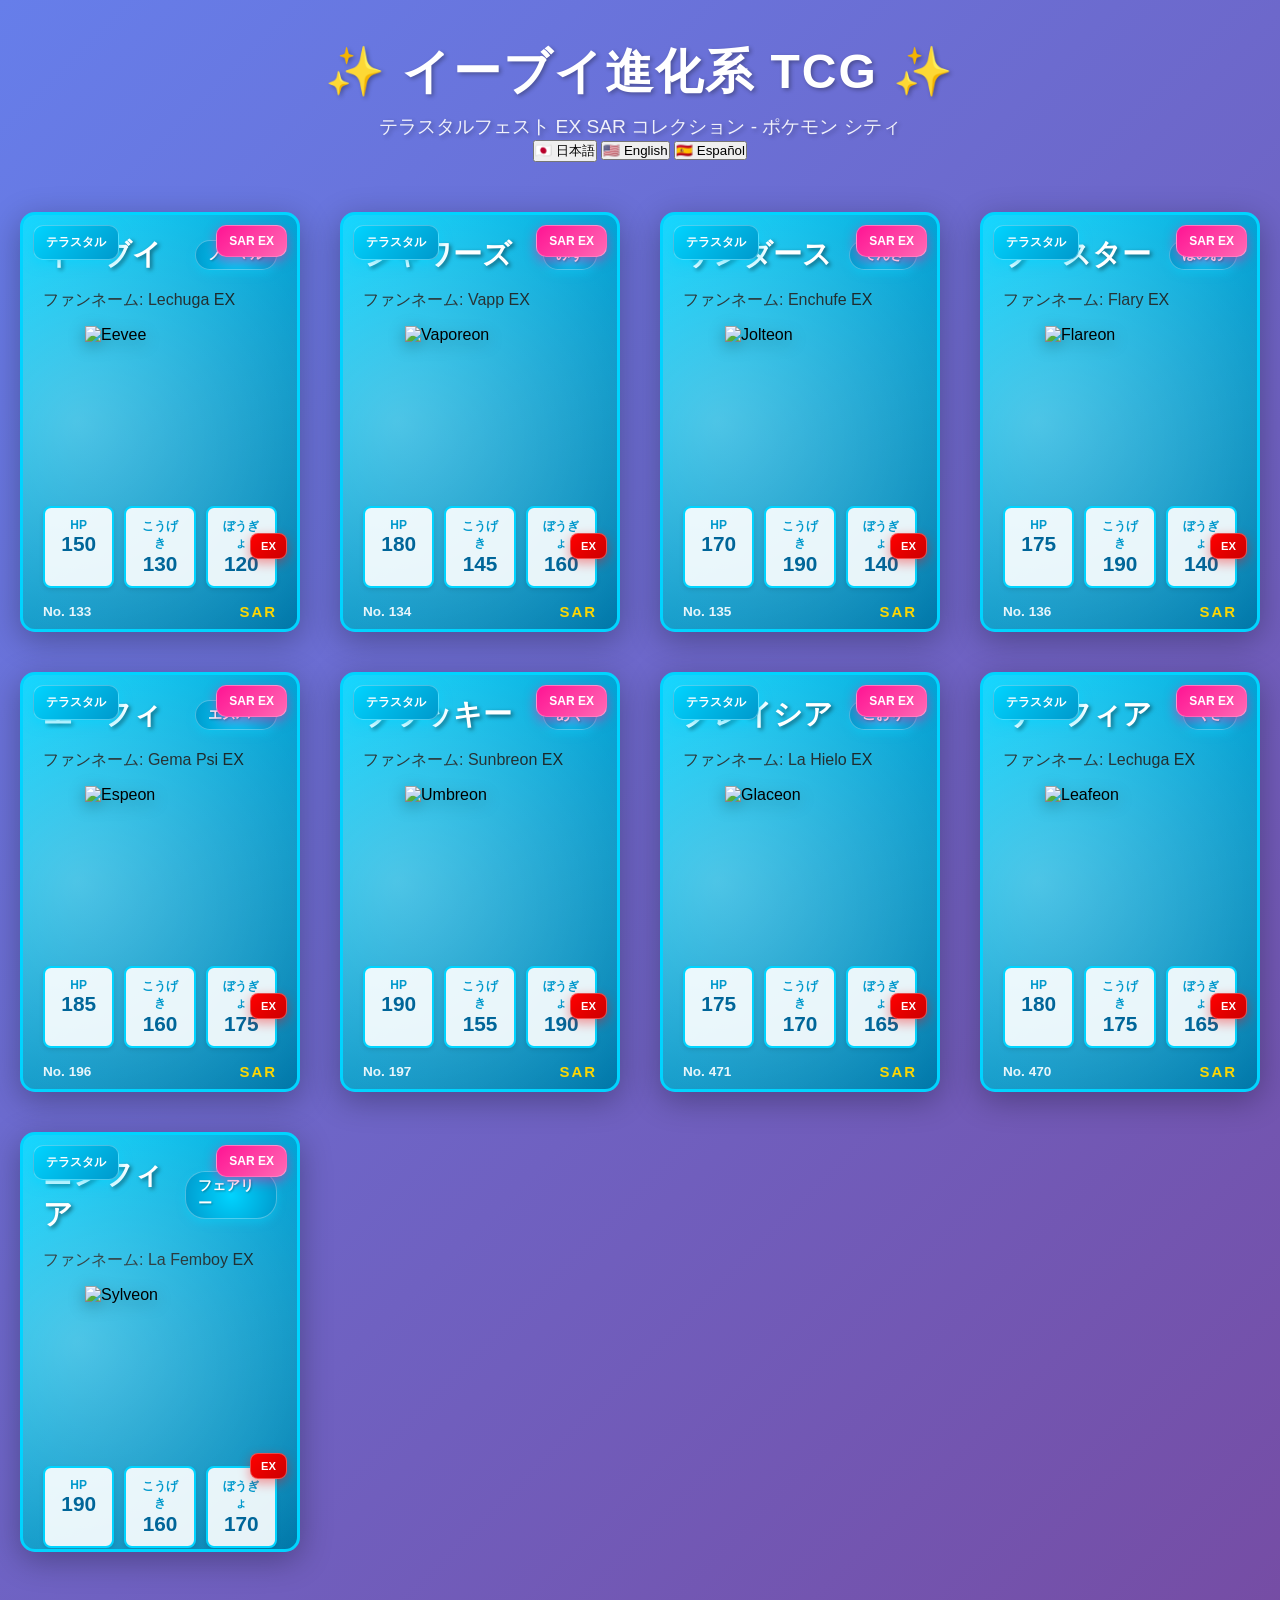
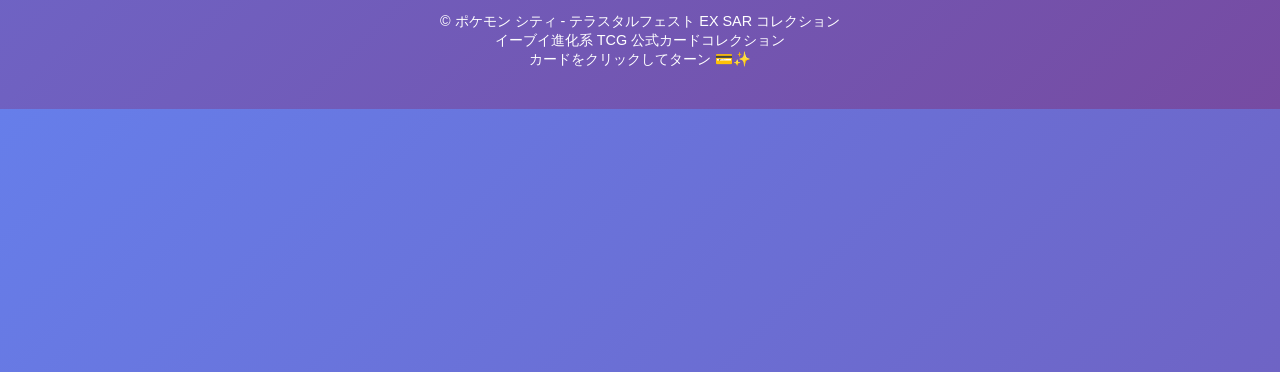
==== cards/index.html @ 05ca4c64 "Add language selector to HTML header" ====
<!DOCTYPE html>
<html lang="ja">
<head>
    <meta charset="UTF-8">
    <meta name="viewport" content="width=device-width, initial-scale=1.0">
    <title>イーブイ進化系 - TCGカード | ポケモン シティ</title>
    <link rel="stylesheet" href="styles.css">
</head>
<body>
    <div class="header">
        <h1>✨ イーブイ進化系 TCG ✨</h1>
        <p>テラスタルフェスト EX SAR コレクション - ポケモン シティ</p>
        
        <div class="language-selector">
            <button class="language-btn" data-lang="ja" onclick="changeLanguage('ja')">🇯🇵 日本語</button>
            <button class="language-btn" data-lang="en" onclick="changeLanguage('en')">🇺🇸 English</button>
            <button class="language-btn" data-lang="es" onclick="changeLanguage('es')">🇪🇸 Español</button>
        </div>
    </div>

    <div class="cards-container" id="cardsContainer">
        <!-- Cards will be generated by JavaScript -->
    </div>

    <div class="footer">
        <p>© ポケモン シティ - テラスタルフェスト EX SAR コレクション</p>
        <p>イーブイ進化系 TCG 公式カードコレクション</p>
        <p>カードをクリックしてターン 💳✨</p>
    </div>

    <script src="script.js"></script>
</body>
</html>
---- cards/styles.css ----
* {
    margin: 0;
    padding: 0;
    box-sizing: border-box;
}

body {
    font-family: 'Arial', 'ヒラギノ角ゴ Pro', 'Hiragino Kaku Gothic Pro', sans-serif;
    background: linear-gradient(135deg, #667eea 0%, #764ba2 100%);
    min-height: 100vh;
    padding: 40px 20px;
    display: flex;
    flex-direction: column;
    align-items: center;
}

.header {
    text-align: center;
    color: white;
    margin-bottom: 50px;
    text-shadow: 2px 2px 4px rgba(0,0,0,0.3);
}

.header h1 {
    font-size: 3em;
    margin-bottom: 10px;
    text-transform: uppercase;
    letter-spacing: 2px;
    font-family: 'ヒラギノ角ゴ Pro', 'Hiragino Kaku Gothic Pro', sans-serif;
}

.header p {
    font-size: 1.2em;
    opacity: 0.9;
    font-family: 'ヒラギノ角ゴ Pro', 'Hiragino Kaku Gothic Pro', sans-serif;
}

.cards-container {
    display: grid;
    grid-template-columns: repeat(auto-fit, minmax(280px, 1fr));
    gap: 40px;
    max-width: 1400px;
    margin: 0 auto;
}

.tcg-card {
    perspective: 1000px;
    height: 420px;
    cursor: pointer;
    transition: transform 0.3s ease;
}

.tcg-card:hover {
    transform: translateY(-10px) scale(1.02);
}

.card-inner {
    position: relative;
    width: 100%;
    height: 100%;
    transition: transform 0.6s;
    transform-style: preserve-3d;
}

.tcg-card:hover .card-inner {
    transform: rotateY(180deg);
}

.card-front, .card-back {
    position: absolute;
    width: 100%;
    height: 100%;
    backface-visibility: hidden;
    display: flex;
    flex-direction: column;
    border-radius: 15px;
    box-shadow: 0 8px 32px rgba(0,0,0,0.3);
    padding: 20px;
}

.card-front {
    background: linear-gradient(135deg, #00d4ff 0%, #0099cc 50%, #006699 100%);
    border: 3px solid #00d4ff;
    position: relative;
    overflow: hidden;
}

.card-front::before {
    content: '';
    position: absolute;
    top: 0;
    left: 0;
    right: 0;
    bottom: 0;
    background: radial-gradient(circle at 20% 50%, rgba(255,255,255,0.3), transparent),
                radial-gradient(circle at 80% 80%, rgba(0,212,255,0.2), transparent);
    pointer-events: none;
}

.card-back {
    background: linear-gradient(135deg, #667eea 0%, #764ba2 100%);
    border: 3px solid #667eea;
    transform: rotateY(180deg);
    align-items: center;
    justify-content: center;
    color: white;
}

.card-header {
    display: flex;
    justify-content: space-between;
    align-items: center;
    margin-bottom: 15px;
    position: relative;
    z-index: 1;
}

.pokemon-name {
    font-size: 1.8em;
    font-weight: bold;
    color: white;
    text-shadow: 2px 2px 4px rgba(0,0,0,0.5);
    font-family: 'ヒラギノ角ゴ Pro', 'Hiragino Kaku Gothic Pro', sans-serif;
}

.card-type {
    background: radial-gradient(circle, #00d4ff, #0099cc);
    color: white;
    padding: 5px 12px;
    border-radius: 20px;
    font-size: 0.85em;
    font-weight: bold;
    box-shadow: 0 4px 8px rgba(0, 212, 255, 0.4);
    text-shadow: 1px 1px 2px rgba(0,0,0,0.3);
    font-family: 'ヒラギノ角ゴ Pro', 'Hiragino Kaku Gothic Pro', sans-serif;
    border: 1px solid rgba(255,255,255,0.3);
}

.card-image {
    flex: 1;
    display: flex;
    align-items: center;
    justify-content: center;
    margin: 15px 0;
    position: relative;
    z-index: 1;
}

.pokemon-img {
    width: 150px;
    height: 150px;
    object-fit: contain;
    filter: drop-shadow(0 4px 8px rgba(0,0,0,0.3));
}

.card-stats {
    display: grid;
    grid-template-columns: repeat(3, 1fr);
    gap: 10px;
    margin: 15px 0;
    position: relative;
    z-index: 1;
}

.stat {
    background: rgba(255,255,255,0.9);
    padding: 10px;
    border-radius: 8px;
    text-align: center;
    border: 2px solid #00d4ff;
    box-shadow: 0 2px 4px rgba(0,0,0,0.1);
}

.stat-label {
    font-size: 0.75em;
    color: #0099cc;
    font-weight: bold;
    text-transform: uppercase;
    font-family: 'ヒラギノ角ゴ Pro', 'Hiragino Kaku Gothic Pro', sans-serif;
}

.stat-value {
    font-size: 1.3em;
    font-weight: bold;
    color: #006699;
}

.card-footer {
    display: flex;
    justify-content: space-between;
    align-items: center;
    font-size: 0.85em;
    position: relative;
    z-index: 1;
    font-family: 'ヒラギノ角ゴ Pro', 'Hiragino Kaku Gothic Pro', sans-serif;
    color: white;
}

.rarity {
    color: #ffd700;
    font-weight: bold;
    font-size: 1.1em;
    letter-spacing: 2px;
}

.pokemon-number {
    color: rgba(255,255,255,0.9);
    font-weight: bold;
}

.card-back-content {
    text-align: center;
    transform: rotateY(180deg);
    font-family: 'ヒラギノ角ゴ Pro', 'Hiragino Kaku Gothic Pro', sans-serif;
}

.card-back-logo {
    font-size: 3em;
    margin-bottom: 20px;
}

.card-back-text {
    font-size: 1.1em;
    margin: 10px 0;
}

.sar-badge {
    position: absolute;
    top: 10px;
    right: 10px;
    background: linear-gradient(135deg, #ff1493, #ff69b4);
    color: white;
    padding: 8px 12px;
    border-radius: 10px;
    font-size: 0.75em;
    font-weight: bold;
    box-shadow: 0 4px 12px rgba(255, 20, 147, 0.5);
    z-index: 2;
    text-transform: uppercase;
    font-family: 'ヒラギノ角ゴ Pro', 'Hiragino Kaku Gothic Pro', sans-serif;
    border: 1px solid rgba(255,255,255,0.3);
}

.terastal-badge {
    position: absolute;
    top: 10px;
    left: 10px;
    background: linear-gradient(135deg, #00d4ff, #0099cc);
    color: white;
    padding: 8px 12px;
    border-radius: 10px;
    font-size: 0.75em;
    font-weight: bold;
    box-shadow: 0 4px 12px rgba(0, 212, 255, 0.5);
    z-index: 2;
    text-transform: uppercase;
    font-family: 'ヒラギノ角ゴ Pro', 'Hiragino Kaku Gothic Pro', sans-serif;
    border: 1px solid rgba(255,255,255,0.3);
}

.ex-badge {
    position: absolute;
    bottom: 70px;
    right: 10px;
    background: linear-gradient(135deg, #ff0000, #cc0000);
    color: white;
    padding: 6px 10px;
    border-radius: 8px;
    font-size: 0.7em;
    font-weight: bold;
    box-shadow: 0 4px 12px rgba(255, 0, 0, 0.4);
    z-index: 2;
    text-transform: uppercase;
    font-family: 'Arial', sans-serif;
    border: 1px solid rgba(255,255,255,0.3);
}

.footer {
    margin-top: 60px;
    text-align: center;
    color: white;
    font-size: 0.9em;
    font-family: 'ヒラギノ角ゴ Pro', 'Hiragino Kaku Gothic Pro', sans-serif;
}

@media (max-width: 768px) {
    .header h1 {
        font-size: 2em;
    }

    .cards-container {
        grid-template-columns: 1fr;
    }
}
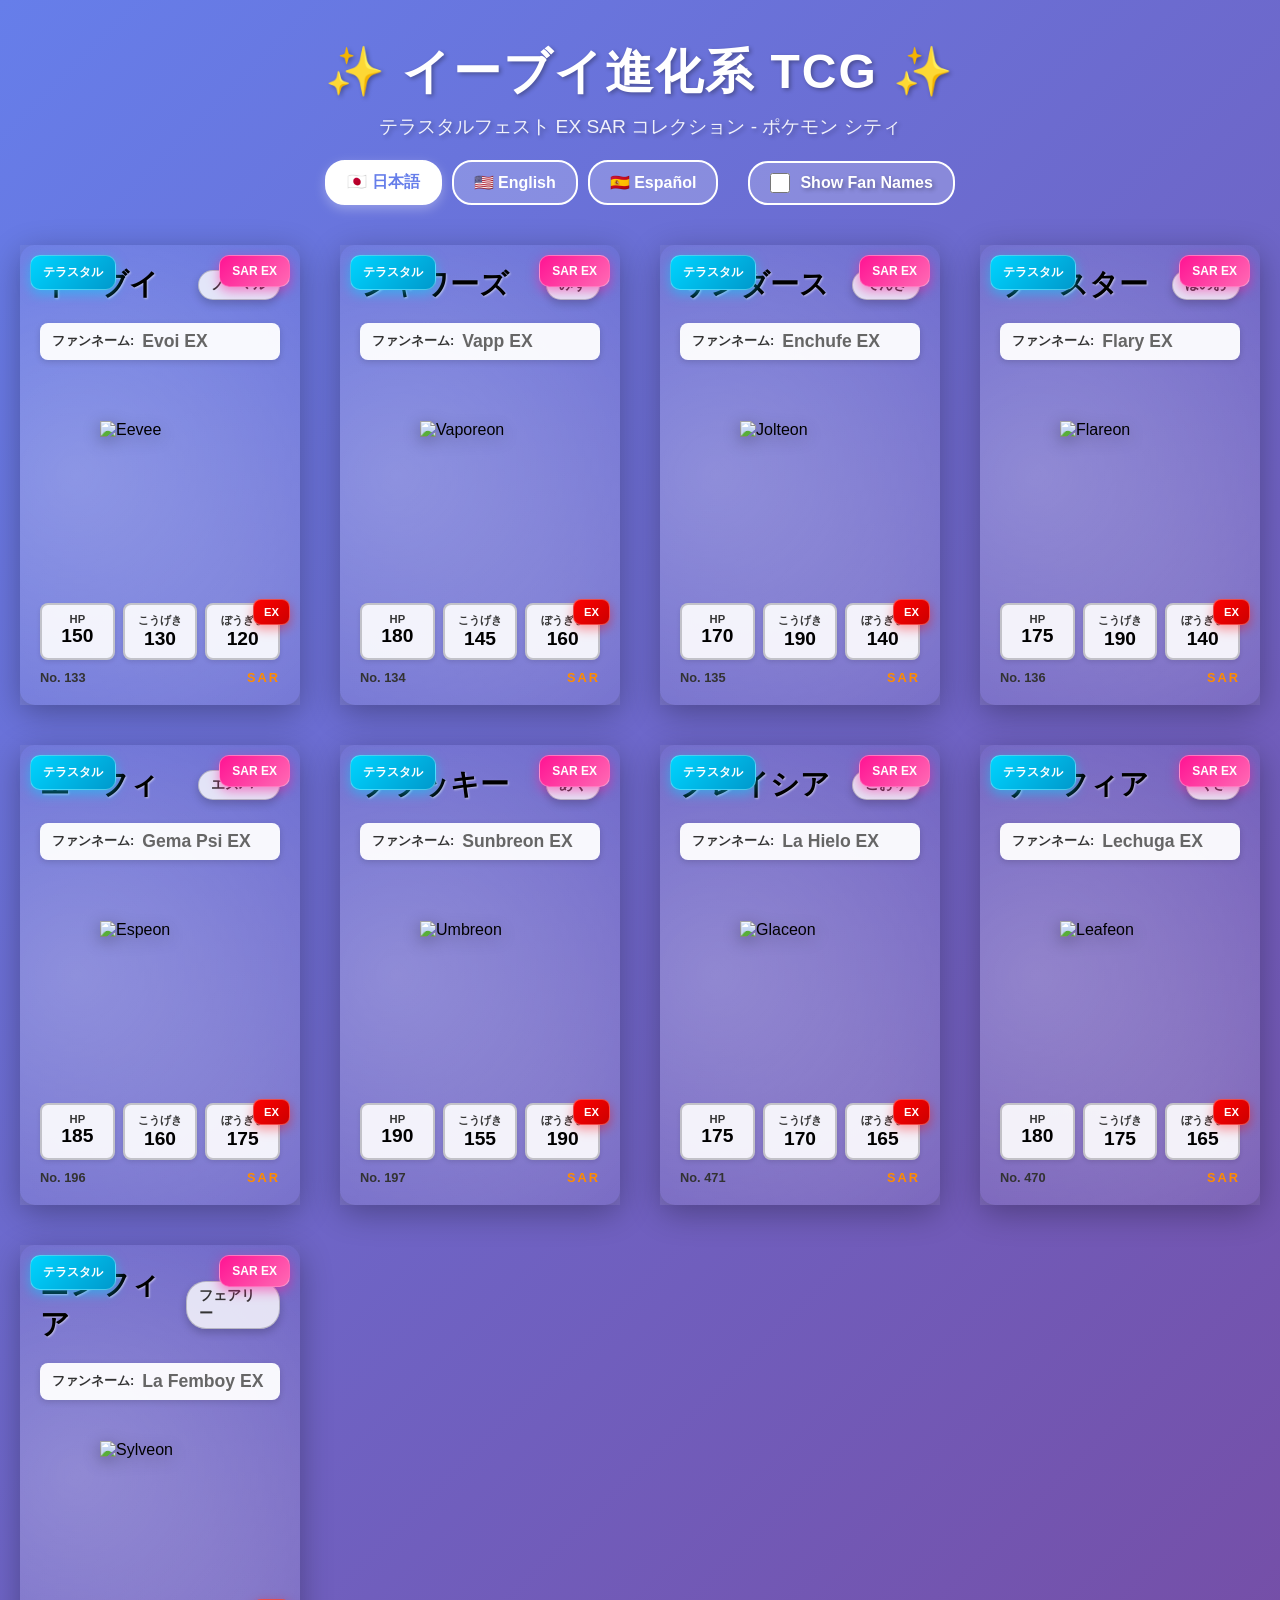
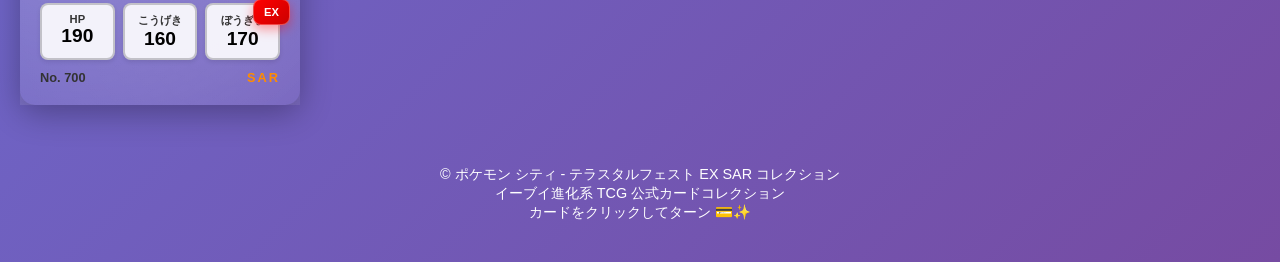
==== commit a2a8a2d7: "Update HTML with fan-name toggle checkbox" ====
--- a/cards/index.html
+++ b/cards/index.html
@@ -11,10 +11,17 @@
         <h1>✨ イーブイ進化系 TCG ✨</h1>
         <p>テラスタルフェスト EX SAR コレクション - ポケモン シティ</p>
         
-        <div class="language-selector">
-            <button class="language-btn" data-lang="ja" onclick="changeLanguage('ja')">🇯🇵 日本語</button>
-            <button class="language-btn" data-lang="en" onclick="changeLanguage('en')">🇺🇸 English</button>
-            <button class="language-btn" data-lang="es" onclick="changeLanguage('es')">🇪🇸 Español</button>
+        <div class="controls">
+            <div class="language-selector">
+                <button class="language-btn" data-lang="ja" onclick="changeLanguage('ja')">🇯🇵 日本語</button>
+                <button class="language-btn" data-lang="en" onclick="changeLanguage('en')">🇺🇸 English</button>
+                <button class="language-btn" data-lang="es" onclick="changeLanguage('es')">🇪🇸 Español</button>
+            </div>
+            
+            <div class="fan-name-toggle">
+                <input type="checkbox" id="fanNameToggle" onchange="toggleFanNames()">
+                <label for="fanNameToggle">Show Fan Names</label>
+            </div>
         </div>
     </div>
 
--- a/cards/styles.css
+++ b/cards/styles.css
@@ -17,7 +17,7 @@
 .header {
     text-align: center;
     color: white;
-    margin-bottom: 50px;
+    margin-bottom: 40px;
     text-shadow: 2px 2px 4px rgba(0,0,0,0.3);
 }
 
@@ -32,6 +32,79 @@
 .header p {
     font-size: 1.2em;
     opacity: 0.9;
+    font-family: 'ヒラギノ角ゴ Pro', 'Hiragino Kaku Gothic Pro', sans-serif;
+    margin-bottom: 20px;
+}
+
+.controls {
+    display: flex;
+    justify-content: center;
+    align-items: center;
+    gap: 30px;
+    flex-wrap: wrap;
+    margin-top: 20px;
+}
+
+.language-selector {
+    display: flex;
+    justify-content: center;
+    gap: 10px;
+    flex-wrap: wrap;
+}
+
+.language-btn {
+    background: rgba(255, 255, 255, 0.2);
+    color: white;
+    border: 2px solid white;
+    padding: 10px 20px;
+    border-radius: 20px;
+    cursor: pointer;
+    font-size: 1em;
+    font-weight: bold;
+    transition: all 0.3s ease;
+    font-family: 'ヒラギノ角ゴ Pro', 'Hiragino Kaku Gothic Pro', sans-serif;
+}
+
+.language-btn:hover {
+    background: rgba(255, 255, 255, 0.3);
+    transform: scale(1.05);
+}
+
+.language-btn.active {
+    background: white;
+    color: #667eea;
+    border-color: white;
+    box-shadow: 0 4px 12px rgba(255, 255, 255, 0.3);
+}
+
+.fan-name-toggle {
+    display: flex;
+    align-items: center;
+    gap: 10px;
+    background: rgba(255, 255, 255, 0.2);
+    padding: 10px 20px;
+    border-radius: 20px;
+    border: 2px solid white;
+    cursor: pointer;
+    transition: all 0.3s ease;
+}
+
+.fan-name-toggle:hover {
+    background: rgba(255, 255, 255, 0.3);
+}
+
+.fan-name-toggle input[type="checkbox"] {
+    width: 20px;
+    height: 20px;
+    cursor: pointer;
+    accent-color: #667eea;
+}
+
+.fan-name-toggle label {
+    color: white;
+    font-weight: bold;
+    cursor: pointer;
+    font-size: 1em;
     font-family: 'ヒラギノ角ゴ Pro', 'Hiragino Kaku Gothic Pro', sans-serif;
 }
 
@@ -45,7 +118,7 @@
 
 .tcg-card {
     perspective: 1000px;
-    height: 420px;
+    height: 460px;
     cursor: pointer;
     transition: transform 0.3s ease;
 }
@@ -78,11 +151,45 @@
     padding: 20px;
 }
 
-.card-front {
-    background: linear-gradient(135deg, #00d4ff 0%, #0099cc 50%, #006699 100%);
-    border: 3px solid #00d4ff;
-    position: relative;
-    overflow: hidden;
+/* Colores por tipo */
+.card-front.type-normal {
+    background: linear-gradient(135deg, #d3d3d3 0%, #a9a9a9 100%);
+    border: 3px solid #808080;
+}
+
+.card-front.type-water {
+    background: linear-gradient(135deg, #87ceeb 0%, #4a90e2 100%);
+    border: 3px solid #0099cc;
+}
+
+.card-front.type-electric {
+    background: linear-gradient(135deg, #ffff00 0%, #ffcc00 100%);
+    border: 3px solid #ff9900;
+}
+
+.card-front.type-fire {
+    background: linear-gradient(135deg, #ff8c00 0%, #ff6347 100%);
+    border: 3px solid #cc3300;
+}
+
+.card-front.type-dark {
+    background: linear-gradient(135deg, #2f2f2f 0%, #000000 100%);
+    border: 3px solid #1a1a1a;
+}
+
+.card-front.type-ice {
+    background: linear-gradient(135deg, #b0e0e6 0%, #87ceeb 100%);
+    border: 3px solid #4fc3f7;
+}
+
+.card-front.type-grass {
+    background: linear-gradient(135deg, #90ee90 0%, #6bb86b 100%);
+    border: 3px solid #228b22;
+}
+
+.card-front.type-fairy {
+    background: linear-gradient(135deg, #ffb6d9 0%, #ff69b4 100%);
+    border: 3px solid #ff1493;
 }
 
 .card-front::before {
@@ -92,8 +199,8 @@
     left: 0;
     right: 0;
     bottom: 0;
-    background: radial-gradient(circle at 20% 50%, rgba(255,255,255,0.3), transparent),
-                radial-gradient(circle at 80% 80%, rgba(0,212,255,0.2), transparent);
+    background: radial-gradient(circle at 20% 50%, rgba(255,255,255,0.2), transparent),
+                radial-gradient(circle at 80% 80%, rgba(255,255,255,0.1), transparent);
     pointer-events: none;
 }
 
@@ -110,7 +217,7 @@
     display: flex;
     justify-content: space-between;
     align-items: center;
-    margin-bottom: 15px;
+    margin-bottom: 10px;
     position: relative;
     z-index: 1;
 }
@@ -118,22 +225,61 @@
 .pokemon-name {
     font-size: 1.8em;
     font-weight: bold;
-    color: white;
-    text-shadow: 2px 2px 4px rgba(0,0,0,0.5);
+    color: #000;
+    text-shadow: 1px 1px 2px rgba(255,255,255,0.5);
     font-family: 'ヒラギノ角ゴ Pro', 'Hiragino Kaku Gothic Pro', sans-serif;
 }
 
 .card-type {
-    background: radial-gradient(circle, #00d4ff, #0099cc);
-    color: white;
+    background: rgba(255, 255, 255, 0.8);
+    color: #333;
     padding: 5px 12px;
     border-radius: 20px;
     font-size: 0.85em;
     font-weight: bold;
-    box-shadow: 0 4px 8px rgba(0, 212, 255, 0.4);
-    text-shadow: 1px 1px 2px rgba(0,0,0,0.3);
-    font-family: 'ヒラギノ角ゴ Pro', 'Hiragino Kaku Gothic Pro', sans-serif;
-    border: 1px solid rgba(255,255,255,0.3);
+    box-shadow: 0 4px 8px rgba(0, 0, 0, 0.2);
+    text-shadow: none;
+    font-family: 'ヒラギノ角ゴ Pro', 'Hiragino Kaku Gothic Pro', sans-serif;
+    border: 1px solid rgba(0,0,0,0.2);
+}
+
+.fan-name-section {
+    background: rgba(255, 255, 255, 0.95);
+    padding: 8px 12px;
+    border-radius: 8px;
+    margin: 8px 0;
+    display: flex;
+    align-items: center;
+    gap: 8px;
+    position: relative;
+    z-index: 1;
+    box-shadow: 0 2px 6px rgba(0,0,0,0.15);
+    max-height: 50px;
+    overflow: hidden;
+    transition: max-height 0.3s ease, opacity 0.3s ease;
+    opacity: 1;
+}
+
+.fan-name-section.hidden {
+    max-height: 0;
+    opacity: 0;
+    padding: 0;
+    margin: 0;
+}
+
+.fan-name-label {
+    font-size: 0.8em;
+    font-weight: bold;
+    color: #333;
+    text-transform: uppercase;
+    font-family: 'Arial', sans-serif;
+}
+
+.fan-name-value {
+    font-size: 1.1em;
+    font-weight: bold;
+    color: #666;
+    font-family: 'ヒラギノ角ゴ Pro', 'Hiragino Kaku Gothic Pro', sans-serif;
 }
 
 .card-image {
@@ -141,14 +287,14 @@
     display: flex;
     align-items: center;
     justify-content: center;
-    margin: 15px 0;
+    margin: 10px 0;
     position: relative;
     z-index: 1;
 }
 
 .pokemon-img {
-    width: 150px;
-    height: 150px;
+    width: 120px;
+    height: 120px;
     object-fit: contain;
     filter: drop-shadow(0 4px 8px rgba(0,0,0,0.3));
 }
@@ -156,55 +302,55 @@
 .card-stats {
     display: grid;
     grid-template-columns: repeat(3, 1fr);
-    gap: 10px;
-    margin: 15px 0;
+    gap: 8px;
+    margin: 10px 0;
     position: relative;
     z-index: 1;
 }
 
 .stat {
     background: rgba(255,255,255,0.9);
-    padding: 10px;
+    padding: 8px;
     border-radius: 8px;
     text-align: center;
-    border: 2px solid #00d4ff;
+    border: 2px solid rgba(0,0,0,0.2);
     box-shadow: 0 2px 4px rgba(0,0,0,0.1);
 }
 
 .stat-label {
-    font-size: 0.75em;
-    color: #0099cc;
+    font-size: 0.7em;
+    color: #333;
     font-weight: bold;
     text-transform: uppercase;
     font-family: 'ヒラギノ角ゴ Pro', 'Hiragino Kaku Gothic Pro', sans-serif;
 }
 
 .stat-value {
-    font-size: 1.3em;
-    font-weight: bold;
-    color: #006699;
+    font-size: 1.2em;
+    font-weight: bold;
+    color: #000;
 }
 
 .card-footer {
     display: flex;
     justify-content: space-between;
     align-items: center;
-    font-size: 0.85em;
+    font-size: 0.8em;
     position: relative;
     z-index: 1;
     font-family: 'ヒラギノ角ゴ Pro', 'Hiragino Kaku Gothic Pro', sans-serif;
-    color: white;
+    color: #000;
 }
 
 .rarity {
-    color: #ffd700;
-    font-weight: bold;
-    font-size: 1.1em;
+    color: #ff8c00;
+    font-weight: bold;
+    font-size: 1em;
     letter-spacing: 2px;
 }
 
 .pokemon-number {
-    color: rgba(255,255,255,0.9);
+    color: #333;
     font-weight: bold;
 }
 
@@ -212,11 +358,6 @@
     text-align: center;
     transform: rotateY(180deg);
     font-family: 'ヒラギノ角ゴ Pro', 'Hiragino Kaku Gothic Pro', sans-serif;
-}
-
-.card-back-logo {
-    font-size: 3em;
-    margin-bottom: 20px;
 }
 
 .card-back-text {
@@ -260,7 +401,7 @@
 
 .ex-badge {
     position: absolute;
-    bottom: 70px;
+    bottom: 80px;
     right: 10px;
     background: linear-gradient(135deg, #ff0000, #cc0000);
     color: white;
@@ -288,7 +429,30 @@
         font-size: 2em;
     }
 
+    .controls {
+        flex-direction: column;
+        gap: 15px;
+    }
+
+    .language-selector {
+        gap: 5px;
+    }
+
+    .language-btn {
+        padding: 8px 15px;
+        font-size: 0.9em;
+    }
+
+    .fan-name-toggle {
+        padding: 8px 15px;
+        font-size: 0.9em;
+    }
+
     .cards-container {
         grid-template-columns: 1fr;
     }
+
+    .tcg-card {
+        height: 420px;
+    }
 }
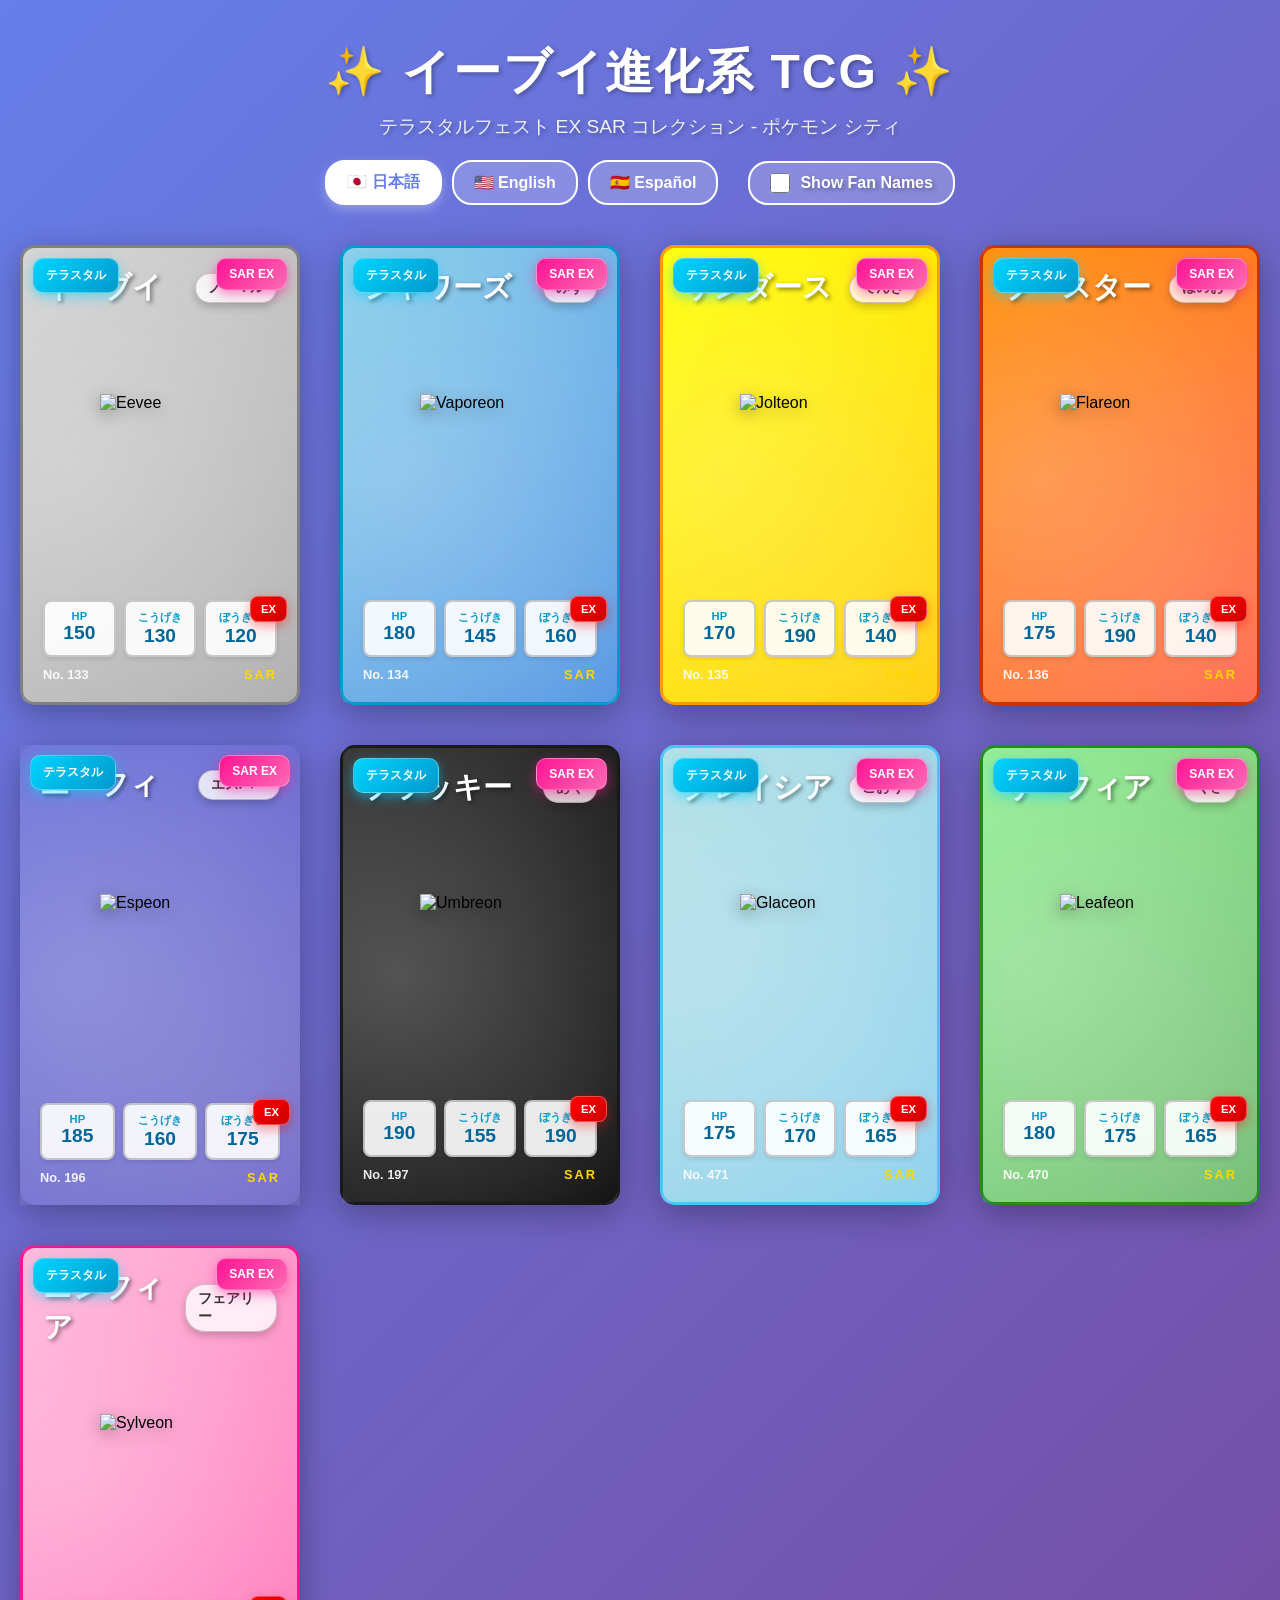
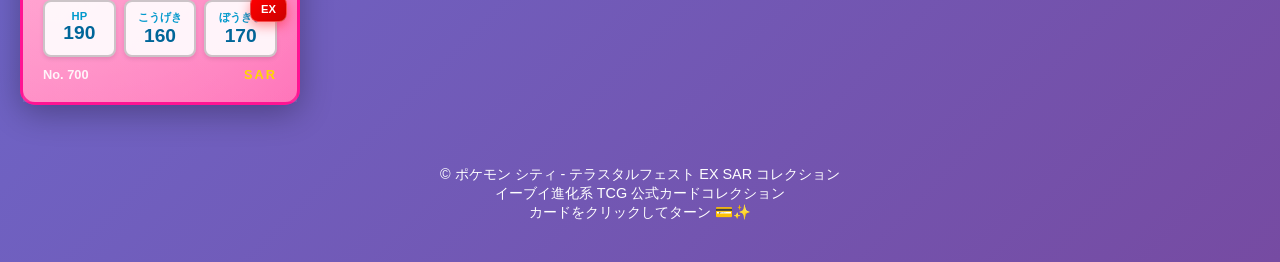
==== commit 3b6aa5e5: "Update HTML with improved fan-name toggle" ====
--- a/cards/index.html
+++ b/cards/index.html
@@ -17,9 +17,8 @@
                 <button class="language-btn" data-lang="en" onclick="changeLanguage('en')">🇺🇸 English</button>
                 <button class="language-btn" data-lang="es" onclick="changeLanguage('es')">🇪🇸 Español</button>
             </div>
-            
             <div class="fan-name-toggle">
-                <input type="checkbox" id="fanNameToggle" onchange="toggleFanNames()">
+                <input type="checkbox" id="fanNameToggle" onchange="toggleFanNames(this)">
                 <label for="fanNameToggle">Show Fan Names</label>
             </div>
         </div>
--- a/cards/styles.css
+++ b/cards/styles.css
@@ -225,8 +225,8 @@
 .pokemon-name {
     font-size: 1.8em;
     font-weight: bold;
-    color: #000;
-    text-shadow: 1px 1px 2px rgba(255,255,255,0.5);
+    color: white;
+    text-shadow: 2px 2px 4px rgba(0,0,0,0.5);
     font-family: 'ヒラギノ角ゴ Pro', 'Hiragino Kaku Gothic Pro', sans-serif;
 }
 
@@ -256,7 +256,7 @@
     box-shadow: 0 2px 6px rgba(0,0,0,0.15);
     max-height: 50px;
     overflow: hidden;
-    transition: max-height 0.3s ease, opacity 0.3s ease;
+    transition: max-height 0.3s ease, opacity 0.3s ease, margin 0.3s ease, padding 0.3s ease;
     opacity: 1;
 }
 
@@ -319,7 +319,7 @@
 
 .stat-label {
     font-size: 0.7em;
-    color: #333;
+    color: #0099cc;
     font-weight: bold;
     text-transform: uppercase;
     font-family: 'ヒラギノ角ゴ Pro', 'Hiragino Kaku Gothic Pro', sans-serif;
@@ -328,7 +328,7 @@
 .stat-value {
     font-size: 1.2em;
     font-weight: bold;
-    color: #000;
+    color: #006699;
 }
 
 .card-footer {
@@ -339,18 +339,18 @@
     position: relative;
     z-index: 1;
     font-family: 'ヒラギノ角ゴ Pro', 'Hiragino Kaku Gothic Pro', sans-serif;
-    color: #000;
+    color: white;
 }
 
 .rarity {
-    color: #ff8c00;
+    color: #ffd700;
     font-weight: bold;
     font-size: 1em;
     letter-spacing: 2px;
 }
 
 .pokemon-number {
-    color: #333;
+    color: rgba(255,255,255,0.9);
     font-weight: bold;
 }
 
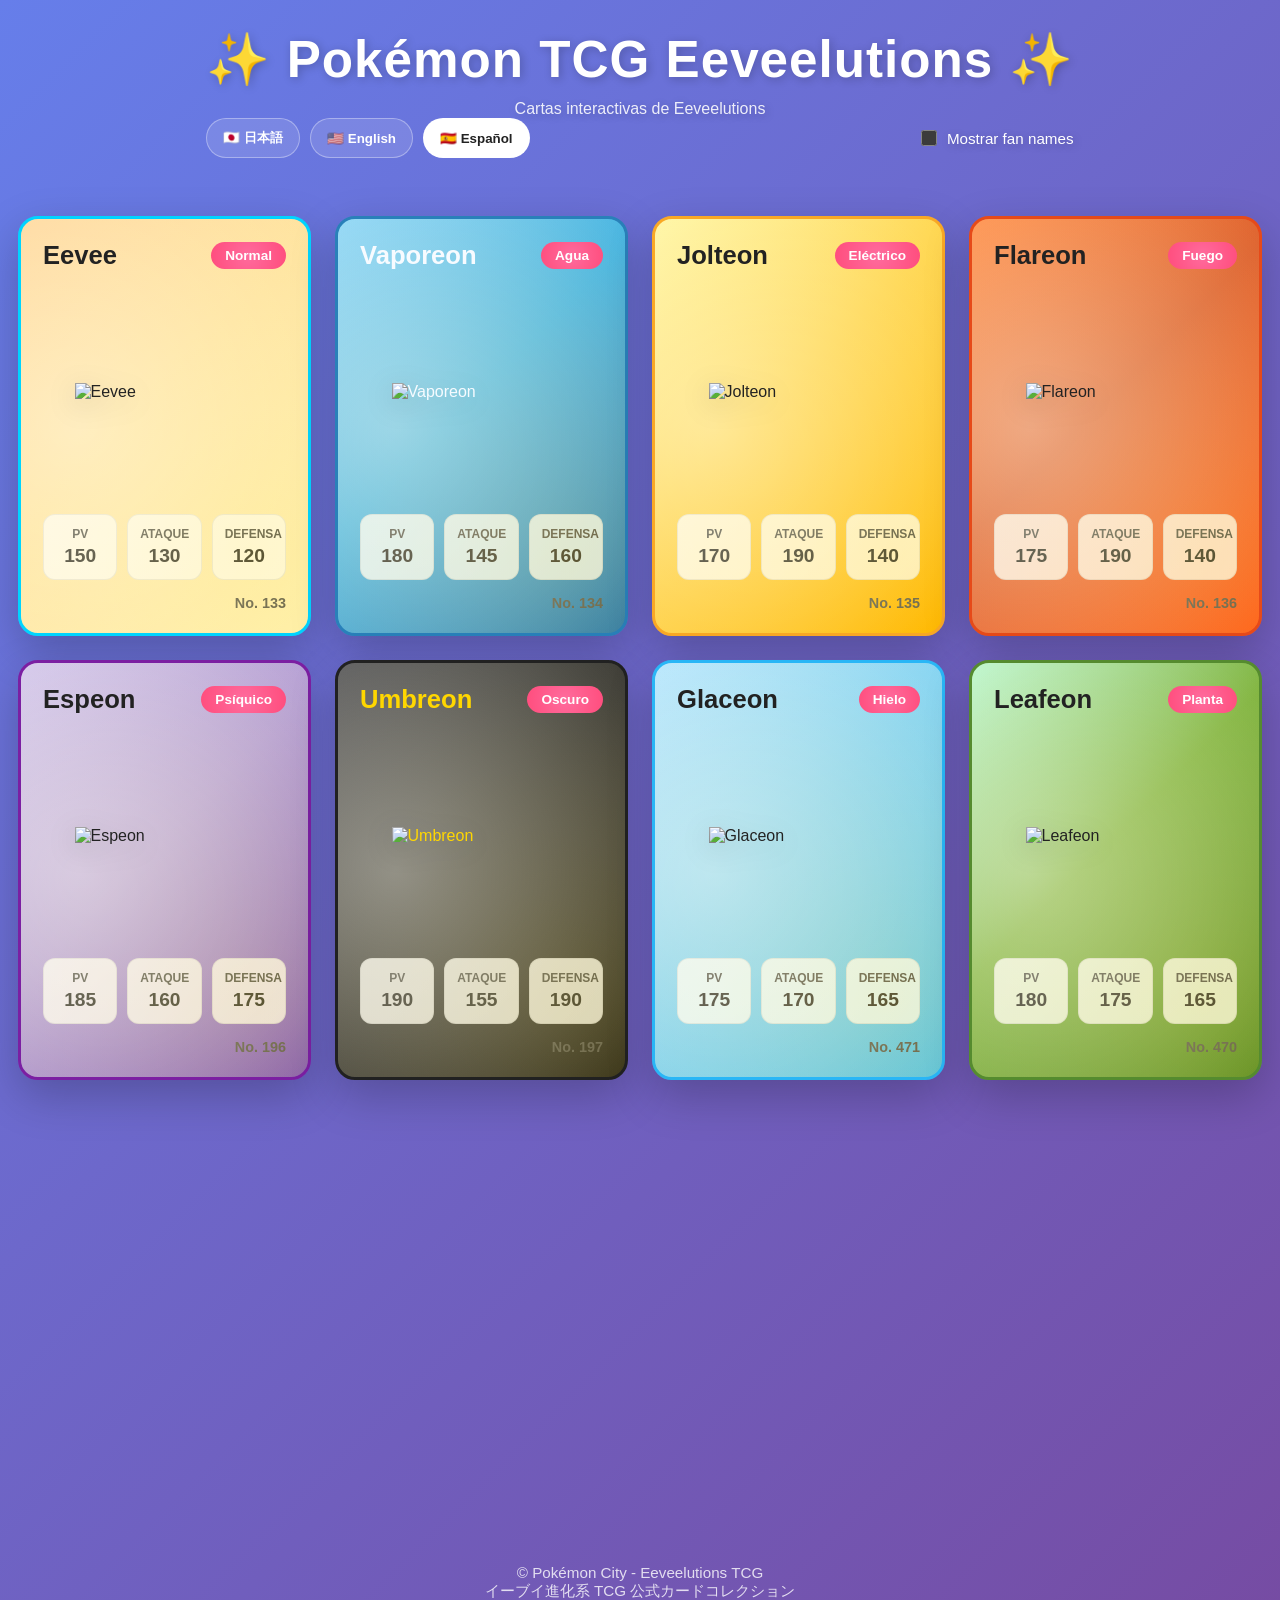
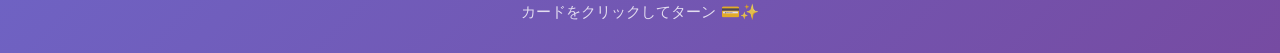
==== commit 3fca1745: "Subir archivos modificados al repositorio de GitHub:" ====
--- a/cards/index.html
+++ b/cards/index.html
@@ -12,15 +12,15 @@
         <p>テラスタルフェスト EX SAR コレクション - ポケモン シティ</p>
         
         <div class="controls">
-            <div class="language-selector">
-                <button class="language-btn" data-lang="ja" onclick="changeLanguage('ja')">🇯🇵 日本語</button>
-                <button class="language-btn" data-lang="en" onclick="changeLanguage('en')">🇺🇸 English</button>
-                <button class="language-btn" data-lang="es" onclick="changeLanguage('es')">🇪🇸 Español</button>
+            <div class="language-switch">
+                <button class="language-btn" data-lang="ja">🇯🇵 日本語</button>
+                <button class="language-btn" data-lang="en">🇺🇸 English</button>
+                <button class="language-btn" data-lang="es">🇪🇸 Español</button>
             </div>
-            <div class="fan-name-toggle">
-                <input type="checkbox" id="fanNameToggle" onchange="toggleFanNames(this)">
-                <label for="fanNameToggle">Show Fan Names</label>
-            </div>
+            <label class="toggle">
+                <input type="checkbox" id="fanNameToggle">
+                <span>Show Fan Names</span>
+            </label>
         </div>
     </div>
 
--- a/cards/styles.css
+++ b/cards/styles.css
@@ -1,206 +1,195 @@
-* {
+﻿* {
     margin: 0;
     padding: 0;
     box-sizing: border-box;
 }
 
+:root {
+    font-family: 'Arial', 'ヒラギノ角ゴ Pro', 'Hiragino Kaku Gothic Pro', sans-serif;
+    color-scheme: dark;
+}
+
 body {
-    font-family: 'Arial', 'ヒラギノ角ゴ Pro', 'Hiragino Kaku Gothic Pro', sans-serif;
     background: linear-gradient(135deg, #667eea 0%, #764ba2 100%);
     min-height: 100vh;
-    padding: 40px 20px;
+    padding: 30px 18px;
     display: flex;
     flex-direction: column;
     align-items: center;
+    color: white;
 }
 
 .header {
     text-align: center;
+    margin-bottom: 28px;
+    text-shadow: 2px 2px 10px rgba(0, 0, 0, 0.22);
+}
+
+.header h1 {
+    font-size: clamp(2rem, 4vw, 3.2rem);
+    margin-bottom: 10px;
+    letter-spacing: 1px;
+}
+
+.header p {
+    font-size: clamp(0.95rem, 1.25vw, 1.1rem);
+    opacity: 0.88;
+}
+
+.controls {
+    width: min(1200px, 100%);
+    display: flex;
+    flex-wrap: wrap;
+    justify-content: space-between;
+    align-items: center;
+    gap: 16px;
+    margin-bottom: 30px;
+}
+
+.language-switch,
+.toggle {
+    display: flex;
+    flex-wrap: wrap;
+    gap: 10px;
+}
+
+.language-btn,
+.toggle input + span {
+    transition: all 0.2s ease;
+}
+
+.language-btn {
+    border: 1px solid rgba(255, 255, 255, 0.35);
+    background: rgba(255, 255, 255, 0.12);
     color: white;
-    margin-bottom: 40px;
-    text-shadow: 2px 2px 4px rgba(0,0,0,0.3);
-}
-
-.header h1 {
-    font-size: 3em;
-    margin-bottom: 10px;
-    text-transform: uppercase;
-    letter-spacing: 2px;
-    font-family: 'ヒラギノ角ゴ Pro', 'Hiragino Kaku Gothic Pro', sans-serif;
-}
-
-.header p {
-    font-size: 1.2em;
-    opacity: 0.9;
-    font-family: 'ヒラギノ角ゴ Pro', 'Hiragino Kaku Gothic Pro', sans-serif;
-    margin-bottom: 20px;
-}
-
-.controls {
-    display: flex;
-    justify-content: center;
-    align-items: center;
-    gap: 30px;
-    flex-wrap: wrap;
-    margin-top: 20px;
-}
-
-.language-selector {
-    display: flex;
-    justify-content: center;
-    gap: 10px;
-    flex-wrap: wrap;
-}
-
-.language-btn {
-    background: rgba(255, 255, 255, 0.2);
-    color: white;
-    border: 2px solid white;
-    padding: 10px 20px;
-    border-radius: 20px;
+    padding: 10px 16px;
+    border-radius: 999px;
     cursor: pointer;
-    font-size: 1em;
-    font-weight: bold;
-    transition: all 0.3s ease;
-    font-family: 'ヒラギノ角ゴ Pro', 'Hiragino Kaku Gothic Pro', sans-serif;
+    font-weight: 700;
+    white-space: nowrap;
 }
 
 .language-btn:hover {
-    background: rgba(255, 255, 255, 0.3);
-    transform: scale(1.05);
+    transform: translateY(-1px);
+    background: rgba(255, 255, 255, 0.22);
 }
 
 .language-btn.active {
     background: white;
-    color: #667eea;
-    border-color: white;
-    box-shadow: 0 4px 12px rgba(255, 255, 255, 0.3);
-}
-
-.fan-name-toggle {
-    display: flex;
-    align-items: center;
-    gap: 10px;
-    background: rgba(255, 255, 255, 0.2);
-    padding: 10px 20px;
-    border-radius: 20px;
-    border: 2px solid white;
+    color: #222;
+    border-color: transparent;
+}
+
+.toggle {
+    align-items: center;
+    font-size: 0.95rem;
+    color: white;
+}
+
+.toggle input {
+    width: 1rem;
+    height: 1rem;
+    accent-color: #ffce00;
     cursor: pointer;
-    transition: all 0.3s ease;
-}
-
-.fan-name-toggle:hover {
-    background: rgba(255, 255, 255, 0.3);
-}
-
-.fan-name-toggle input[type="checkbox"] {
-    width: 20px;
-    height: 20px;
+}
+
+.cards-container {
+    width: min(1400px, 100%);
+    display: grid;
+    grid-template-columns: repeat(auto-fit, minmax(260px, 1fr));
+    gap: 24px;
+}
+
+.tcg-card {
+    perspective: 1200px;
+    min-height: 420px;
+    width: 100%;
     cursor: pointer;
-    accent-color: #667eea;
-}
-
-.fan-name-toggle label {
-    color: white;
-    font-weight: bold;
-    cursor: pointer;
-    font-size: 1em;
-    font-family: 'ヒラギノ角ゴ Pro', 'Hiragino Kaku Gothic Pro', sans-serif;
-}
-
-.cards-container {
-    display: grid;
-    grid-template-columns: repeat(auto-fit, minmax(280px, 1fr));
-    gap: 40px;
-    max-width: 1400px;
-    margin: 0 auto;
-}
-
-.tcg-card {
-    perspective: 1000px;
-    height: 460px;
-    cursor: pointer;
-    transition: transform 0.3s ease;
-}
-
-.tcg-card:hover {
-    transform: translateY(-10px) scale(1.02);
+}
+
+.tcg-card:hover .card-inner {
+    transform: rotateY(180deg);
 }
 
 .card-inner {
     position: relative;
     width: 100%;
     height: 100%;
-    transition: transform 0.6s;
+    transition: transform 0.7s ease;
     transform-style: preserve-3d;
 }
 
-.tcg-card:hover .card-inner {
-    transform: rotateY(180deg);
-}
-
-.card-front, .card-back {
+.card-front,
+.card-back {
     position: absolute;
-    width: 100%;
-    height: 100%;
+    inset: 0;
     backface-visibility: hidden;
     display: flex;
     flex-direction: column;
-    border-radius: 15px;
-    box-shadow: 0 8px 32px rgba(0,0,0,0.3);
-    padding: 20px;
-}
-
-/* Colores por tipo */
-.card-front.type-normal {
-    background: linear-gradient(135deg, #d3d3d3 0%, #a9a9a9 100%);
-    border: 3px solid #808080;
+    border-radius: 20px;
+    box-shadow: 0 16px 45px rgba(0, 0, 0, 0.22);
+    padding: 22px;
+    overflow: hidden;
+}
+
+.card-front {
+    background: linear-gradient(135deg, #ffd89b 0%, #ffe5a6 45%, #fff4c1 100%);
+    border: 3px solid #d4af37;
+    color: #222;
 }
 
 .card-front.type-water {
-    background: linear-gradient(135deg, #87ceeb 0%, #4a90e2 100%);
-    border: 3px solid #0099cc;
+    background: linear-gradient(135deg, #89d4f4 0%, #40b3e8 45%, #2075bb 100%);
+    border-color: #2980b9;
+    color: #f7fbff;
 }
 
 .card-front.type-electric {
-    background: linear-gradient(135deg, #ffff00 0%, #ffcc00 100%);
-    border: 3px solid #ff9900;
+    background: linear-gradient(135deg, #fff59d 0%, #ffd54f 45%, #ffb300 100%);
+    border-color: #f9a825;
 }
 
 .card-front.type-fire {
-    background: linear-gradient(135deg, #ff8c00 0%, #ff6347 100%);
-    border: 3px solid #cc3300;
+    background: linear-gradient(135deg, #ff8c42 0%, #dd5e30 45%, #ff5722 100%);
+    border-color: #e64a19;
+}
+
+.card-front.type-psychic {
+    background: linear-gradient(135deg, #d1c4e9 0%, #b39ddb 45%, #7e57c2 100%);
+    border-color: #7b1fa2;
 }
 
 .card-front.type-dark {
-    background: linear-gradient(135deg, #2f2f2f 0%, #000000 100%);
-    border: 3px solid #1a1a1a;
+    background: linear-gradient(135deg, #4f4f4f 0%, #373737 45%, #212121 100%);
+    border-color: #212121;
+    color: #ffd700;
 }
 
 .card-front.type-ice {
-    background: linear-gradient(135deg, #b0e0e6 0%, #87ceeb 100%);
-    border: 3px solid #4fc3f7;
+    background: linear-gradient(135deg, #b3e5fc 0%, #81d4fa 45%, #4fc3f7 100%);
+    border-color: #29b6f6;
 }
 
 .card-front.type-grass {
-    background: linear-gradient(135deg, #90ee90 0%, #6bb86b 100%);
-    border: 3px solid #228b22;
+    background: linear-gradient(135deg, #b9f6ca 0%, #7cb342 45%, #558b2f 100%);
+    border-color: #558b2f;
 }
 
 .card-front.type-fairy {
-    background: linear-gradient(135deg, #ffb6d9 0%, #ff69b4 100%);
-    border: 3px solid #ff1493;
+    background: linear-gradient(135deg, #ffccff 0%, #ff99dd 45%, #ff66bb 100%);
+    border-color: #d81b60;
+}
+
+.card-front.teracristal {
+    border-color: #00d4ff;
 }
 
 .card-front::before {
     content: '';
     position: absolute;
-    top: 0;
-    left: 0;
-    right: 0;
-    bottom: 0;
-    background: radial-gradient(circle at 20% 50%, rgba(255,255,255,0.2), transparent),
-                radial-gradient(circle at 80% 80%, rgba(255,255,255,0.1), transparent);
+    inset: 0;
+    background: radial-gradient(circle at 20% 50%, rgba(255, 255, 255, 0.4), transparent),
+        radial-gradient(circle at 80% 80%, rgba(255, 215, 0, 0.18), transparent);
     pointer-events: none;
 }
 
@@ -208,78 +197,61 @@
     background: linear-gradient(135deg, #667eea 0%, #764ba2 100%);
     border: 3px solid #667eea;
     transform: rotateY(180deg);
-    align-items: center;
     justify-content: center;
     color: white;
+    text-align: center;
 }
 
 .card-header {
     display: flex;
     justify-content: space-between;
     align-items: center;
-    margin-bottom: 10px;
-    position: relative;
+    gap: 12px;
+    margin-bottom: 16px;
     z-index: 1;
 }
 
 .pokemon-name {
-    font-size: 1.8em;
-    font-weight: bold;
+    font-size: 1.6rem;
+    font-weight: 800;
+    line-height: 1.1;
+}
+
+.card-type {
+    background: radial-gradient(circle, #ff6b9d, #ff4d7d);
     color: white;
-    text-shadow: 2px 2px 4px rgba(0,0,0,0.5);
-    font-family: 'ヒラギノ角ゴ Pro', 'Hiragino Kaku Gothic Pro', sans-serif;
-}
-
-.card-type {
-    background: rgba(255, 255, 255, 0.8);
-    color: #333;
-    padding: 5px 12px;
-    border-radius: 20px;
-    font-size: 0.85em;
-    font-weight: bold;
-    box-shadow: 0 4px 8px rgba(0, 0, 0, 0.2);
-    text-shadow: none;
-    font-family: 'ヒラギノ角ゴ Pro', 'Hiragino Kaku Gothic Pro', sans-serif;
-    border: 1px solid rgba(0,0,0,0.2);
-}
-
-.fan-name-section {
-    background: rgba(255, 255, 255, 0.95);
-    padding: 8px 12px;
-    border-radius: 8px;
-    margin: 8px 0;
-    display: flex;
-    align-items: center;
-    gap: 8px;
-    position: relative;
-    z-index: 1;
-    box-shadow: 0 2px 6px rgba(0,0,0,0.15);
-    max-height: 50px;
-    overflow: hidden;
-    transition: max-height 0.3s ease, opacity 0.3s ease, margin 0.3s ease, padding 0.3s ease;
-    opacity: 1;
-}
-
-.fan-name-section.hidden {
-    max-height: 0;
-    opacity: 0;
-    padding: 0;
-    margin: 0;
-}
-
-.fan-name-label {
-    font-size: 0.8em;
-    font-weight: bold;
-    color: #333;
-    text-transform: uppercase;
-    font-family: 'Arial', sans-serif;
-}
-
-.fan-name-value {
-    font-size: 1.1em;
-    font-weight: bold;
-    color: #666;
-    font-family: 'ヒラギノ角ゴ Pro', 'Hiragino Kaku Gothic Pro', sans-serif;
+    padding: 6px 14px;
+    border-radius: 999px;
+    font-size: 0.85rem;
+    font-weight: 700;
+}
+
+.card-type.water {
+    background: radial-gradient(circle, #3498db, #2980b9);
+}
+
+.card-type.ice {
+    background: radial-gradient(circle, #00bcd4, #0097a7);
+}
+
+.card-type.electric {
+    background: radial-gradient(circle, #ffc107, #ff9800);
+}
+
+.card-type.dark {
+    background: radial-gradient(circle, #424242, #212121);
+}
+
+.card-type.psychic {
+    background: radial-gradient(circle, #9c27b0, #7b1fa2);
+}
+
+.card-type.fairy {
+    background: radial-gradient(circle, #ff69b4, #ff1493);
+}
+
+.card-type.teracristal {
+    background: radial-gradient(circle, #00d4ff, #0099cc);
 }
 
 .card-image {
@@ -287,172 +259,156 @@
     display: flex;
     align-items: center;
     justify-content: center;
-    margin: 10px 0;
-    position: relative;
-    z-index: 1;
+    margin: 16px 0;
 }
 
 .pokemon-img {
-    width: 120px;
-    height: 120px;
+    width: clamp(120px, 25vw, 180px);
+    height: auto;
     object-fit: contain;
-    filter: drop-shadow(0 4px 8px rgba(0,0,0,0.3));
+    filter: drop-shadow(0 6px 14px rgba(0, 0, 0, 0.14));
 }
 
 .card-stats {
     display: grid;
-    grid-template-columns: repeat(3, 1fr);
-    gap: 8px;
-    margin: 10px 0;
-    position: relative;
-    z-index: 1;
+    grid-template-columns: repeat(3, minmax(0, 1fr));
+    gap: 10px;
+    margin: 15px 0;
 }
 
 .stat {
-    background: rgba(255,255,255,0.9);
-    padding: 8px;
-    border-radius: 8px;
+    background: rgba(255, 255, 255, 0.8);
+    padding: 12px;
+    border-radius: 12px;
     text-align: center;
-    border: 2px solid rgba(0,0,0,0.2);
-    box-shadow: 0 2px 4px rgba(0,0,0,0.1);
+    border: 1px solid rgba(0, 0, 0, 0.08);
 }
 
 .stat-label {
-    font-size: 0.7em;
-    color: #0099cc;
-    font-weight: bold;
+    font-size: 0.75rem;
+    color: #444;
+    font-weight: 800;
     text-transform: uppercase;
-    font-family: 'ヒラギノ角ゴ Pro', 'Hiragino Kaku Gothic Pro', sans-serif;
 }
 
 .stat-value {
-    font-size: 1.2em;
-    font-weight: bold;
-    color: #006699;
+    font-size: 1.2rem;
+    font-weight: 800;
+    color: #222;
+    margin-top: 4px;
 }
 
 .card-footer {
     display: flex;
+    justify-content: flex-end;
+    align-items: center;
+    gap: 10px;
+    font-size: 0.9rem;
+}
+
+.pokemon-number {
+    color: #555;
+    font-weight: 800;
+}
+
+.fan-name-section {
+    display: flex;
     justify-content: space-between;
     align-items: center;
-    font-size: 0.8em;
-    position: relative;
-    z-index: 1;
-    font-family: 'ヒラギノ角ゴ Pro', 'Hiragino Kaku Gothic Pro', sans-serif;
-    color: white;
-}
-
-.rarity {
-    color: #ffd700;
-    font-weight: bold;
-    font-size: 1em;
-    letter-spacing: 2px;
-}
-
-.pokemon-number {
-    color: rgba(255,255,255,0.9);
-    font-weight: bold;
+    gap: 10px;
+    margin-bottom: 12px;
+    padding: 10px 14px;
+    border-radius: 14px;
+    background: rgba(255, 255, 255, 0.9);
+    color: #222;
+    font-size: 0.95rem;
+}
+
+.fan-name-section.hidden {
+    display: none;
 }
 
 .card-back-content {
+    display: flex;
+    flex-direction: column;
+    justify-content: center;
+    align-items: center;
+    gap: 12px;
+    width: 100%;
+}
+
+.card-back-logo {
+    font-size: 2.4rem;
+}
+
+.card-back-text {
+    font-size: 1rem;
+    font-weight: 700;
+    letter-spacing: 0.5px;
+}
+
+.footer {
+    margin-top: 40px;
+    color: rgba(255, 255, 255, 0.8);
     text-align: center;
-    transform: rotateY(180deg);
-    font-family: 'ヒラギノ角ゴ Pro', 'Hiragino Kaku Gothic Pro', sans-serif;
-}
-
-.card-back-text {
-    font-size: 1.1em;
-    margin: 10px 0;
-}
-
-.sar-badge {
-    position: absolute;
-    top: 10px;
-    right: 10px;
-    background: linear-gradient(135deg, #ff1493, #ff69b4);
-    color: white;
-    padding: 8px 12px;
-    border-radius: 10px;
-    font-size: 0.75em;
-    font-weight: bold;
-    box-shadow: 0 4px 12px rgba(255, 20, 147, 0.5);
-    z-index: 2;
-    text-transform: uppercase;
-    font-family: 'ヒラギノ角ゴ Pro', 'Hiragino Kaku Gothic Pro', sans-serif;
-    border: 1px solid rgba(255,255,255,0.3);
-}
-
-.terastal-badge {
-    position: absolute;
-    top: 10px;
-    left: 10px;
-    background: linear-gradient(135deg, #00d4ff, #0099cc);
-    color: white;
-    padding: 8px 12px;
-    border-radius: 10px;
-    font-size: 0.75em;
-    font-weight: bold;
-    box-shadow: 0 4px 12px rgba(0, 212, 255, 0.5);
-    z-index: 2;
-    text-transform: uppercase;
-    font-family: 'ヒラギノ角ゴ Pro', 'Hiragino Kaku Gothic Pro', sans-serif;
-    border: 1px solid rgba(255,255,255,0.3);
-}
-
-.ex-badge {
-    position: absolute;
-    bottom: 80px;
-    right: 10px;
-    background: linear-gradient(135deg, #ff0000, #cc0000);
-    color: white;
-    padding: 6px 10px;
-    border-radius: 8px;
-    font-size: 0.7em;
-    font-weight: bold;
-    box-shadow: 0 4px 12px rgba(255, 0, 0, 0.4);
-    z-index: 2;
-    text-transform: uppercase;
-    font-family: 'Arial', sans-serif;
-    border: 1px solid rgba(255,255,255,0.3);
-}
-
-.footer {
-    margin-top: 60px;
-    text-align: center;
-    color: white;
-    font-size: 0.9em;
-    font-family: 'ヒラギノ角ゴ Pro', 'Hiragino Kaku Gothic Pro', sans-serif;
-}
-
-@media (max-width: 768px) {
+    font-size: 0.95rem;
+    width: min(900px, 100%);
+}
+
+@media (max-width: 900px) {
+    .controls {
+        justify-content: center;
+        gap: 12px;
+    }
+
+    .language-btn {
+        padding: 10px 14px;
+        font-size: 0.95rem;
+    }
+
+    .card-stats {
+        grid-template-columns: repeat(2, minmax(0, 1fr));
+    }
+
+    .card-footer {
+        justify-content: center;
+    }
+}
+
+@media (max-width: 640px) {
+    body {
+        padding: 20px 14px;
+    }
+
     .header h1 {
-        font-size: 2em;
+        font-size: 2.2rem;
     }
 
     .controls {
         flex-direction: column;
-        gap: 15px;
-    }
-
-    .language-selector {
-        gap: 5px;
-    }
-
-    .language-btn {
-        padding: 8px 15px;
-        font-size: 0.9em;
-    }
-
-    .fan-name-toggle {
-        padding: 8px 15px;
-        font-size: 0.9em;
+        align-items: stretch;
+    }
+
+    .language-switch,
+    .toggle {
+        justify-content: center;
     }
 
     .cards-container {
+        gap: 18px;
+    }
+
+    .card-front,
+    .card-back {
+        padding: 18px;
+    }
+
+    .card-header {
+        flex-direction: column;
+        align-items: flex-start;
+    }
+
+    .card-stats {
         grid-template-columns: 1fr;
     }
-
-    .tcg-card {
-        height: 420px;
-    }
-}+}
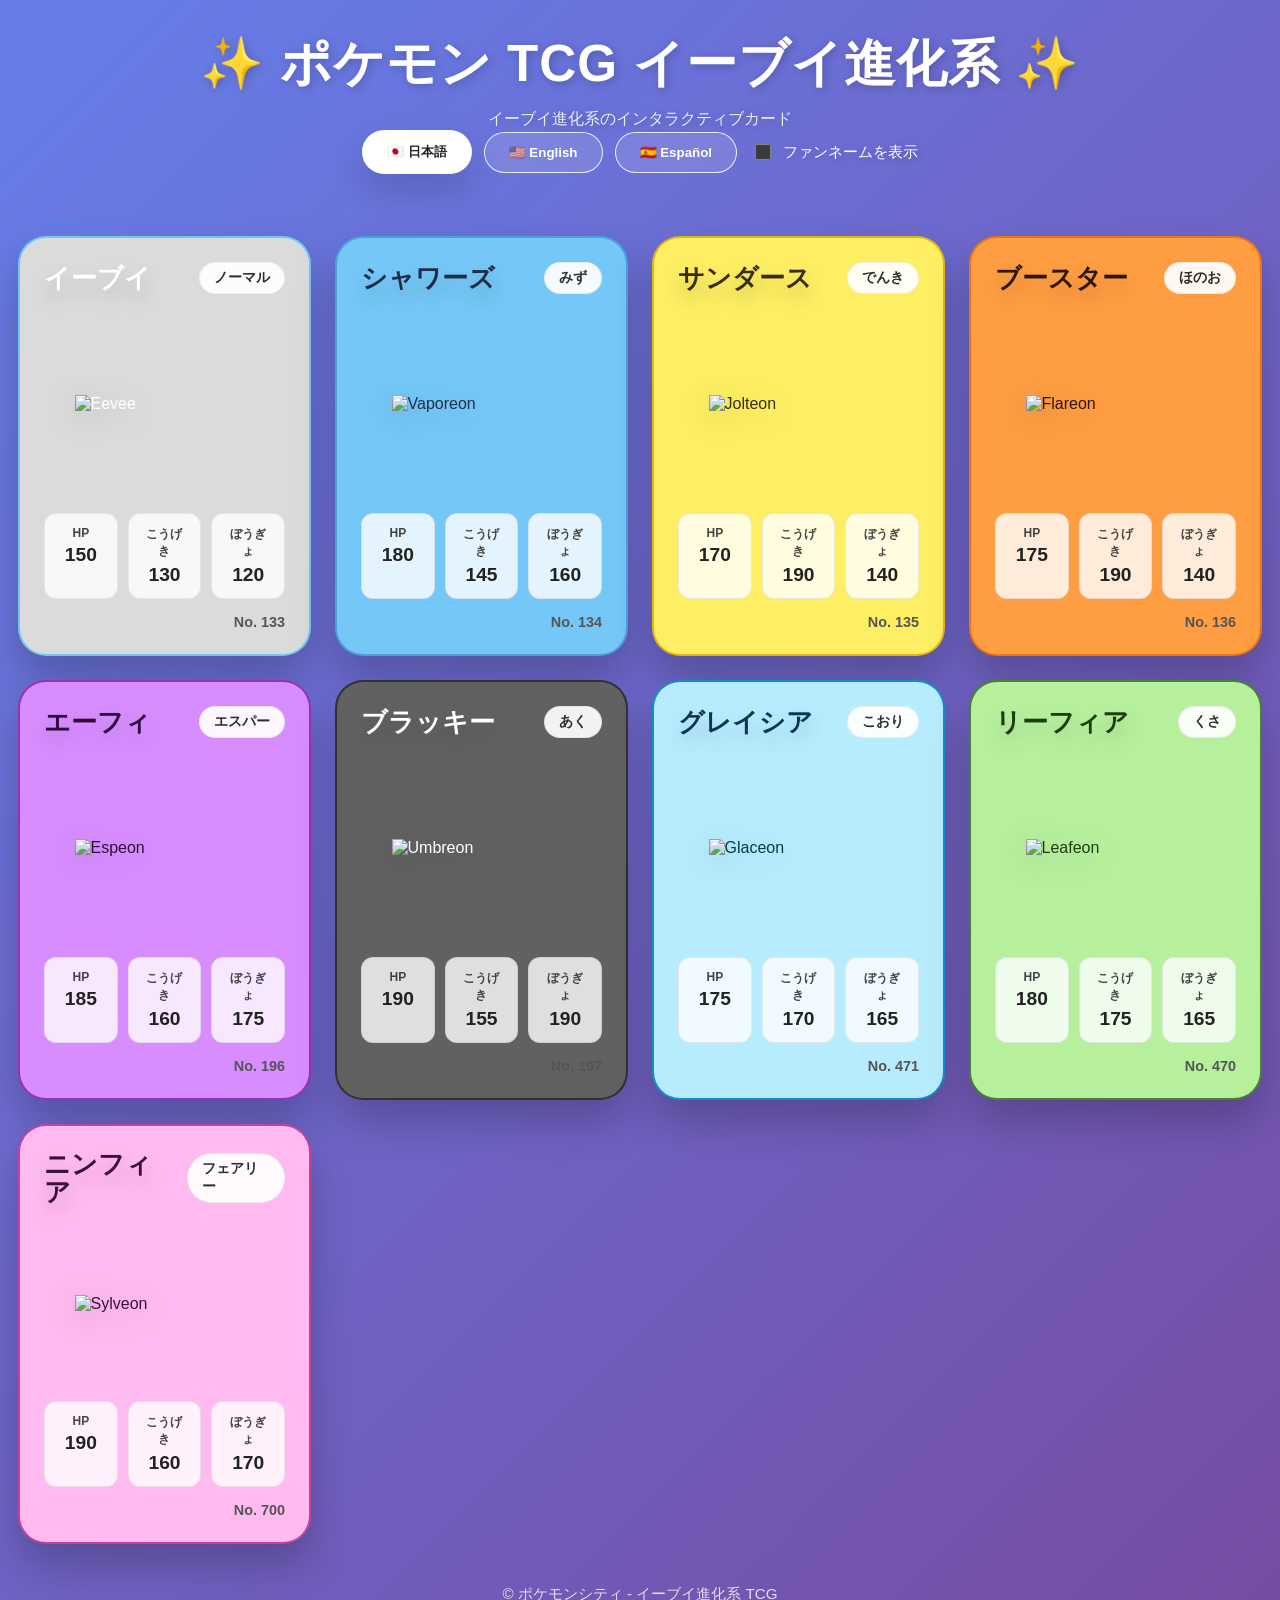
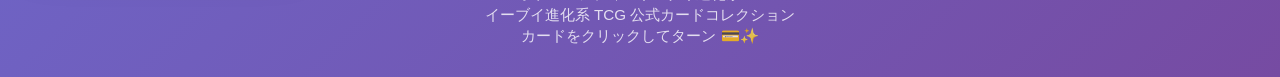
==== commit d611d853: "Mega Actulizacion en script.js, index.html y styles.css a mi repositorio de GitHub, con mejoras en l" ====
--- a/cards/index.html
+++ b/cards/index.html
@@ -3,13 +3,13 @@
 <head>
     <meta charset="UTF-8">
     <meta name="viewport" content="width=device-width, initial-scale=1.0">
-    <title>イーブイ進化系 - TCGカード | ポケモン シティ</title>
+    <title data-i18n="pageTitle">イーブイ進化系 - TCGカード | ポケモン シティ</title>
     <link rel="stylesheet" href="styles.css">
 </head>
 <body>
     <div class="header">
-        <h1>✨ イーブイ進化系 TCG ✨</h1>
-        <p>テラスタルフェスト EX SAR コレクション - ポケモン シティ</p>
+        <h1 data-i18n="title">✨ イーブイ進化系 TCG ✨</h1>
+        <p data-i18n="subtitle">テラスタルフェスト EX SAR コレクション - ポケモン シティ</p>
         
         <div class="controls">
             <div class="language-switch">
@@ -19,7 +19,7 @@
             </div>
             <label class="toggle">
                 <input type="checkbox" id="fanNameToggle">
-                <span>Show Fan Names</span>
+                <span data-i18n="toggle">ファンネームを表示</span>
             </label>
         </div>
     </div>
@@ -29,7 +29,7 @@
     </div>
 
     <div class="footer">
-        <p>© ポケモン シティ - テラスタルフェスト EX SAR コレクション</p>
+        <p data-i18n="footer">© ポケモン シティ - テラスタルフェスト EX SAR コレクション</p>
         <p>イーブイ進化系 TCG 公式カードコレクション</p>
         <p>カードをクリックしてターン 💳✨</p>
     </div>
--- a/cards/styles.css
+++ b/cards/styles.css
@@ -5,7 +5,7 @@
 }
 
 :root {
-    font-family: 'Arial', 'ヒラギノ角ゴ Pro', 'Hiragino Kaku Gothic Pro', sans-serif;
+    font-family: 'Segoe UI', 'Roboto', 'Helvetica Neue', Arial, sans-serif;
     color-scheme: dark;
 }
 
@@ -17,6 +17,8 @@
     flex-direction: column;
     align-items: center;
     color: white;
+    -webkit-font-smoothing: antialiased;
+    -moz-osx-font-smoothing: grayscale;
 }
 
 .header {
@@ -37,20 +39,20 @@
 }
 
 .controls {
-    width: min(1200px, 100%);
+    width: min(1100px, 100%);
     display: flex;
     flex-wrap: wrap;
-    justify-content: space-between;
-    align-items: center;
-    gap: 16px;
-    margin-bottom: 30px;
+    justify-content: center;
+    align-items: center;
+    gap: 18px;
+    margin: 0 auto 34px;
 }
 
 .language-switch,
 .toggle {
     display: flex;
-    flex-wrap: wrap;
-    gap: 10px;
+    gap: 12px;
+    align-items: center;
 }
 
 .language-btn,
@@ -59,25 +61,40 @@
 }
 
 .language-btn {
-    border: 1px solid rgba(255, 255, 255, 0.35);
+    border: 1.8px solid rgba(255, 255, 255, 0.85);
     background: rgba(255, 255, 255, 0.12);
     color: white;
-    padding: 10px 16px;
+    padding: 12px 24px;
     border-radius: 999px;
     cursor: pointer;
     font-weight: 700;
-    white-space: nowrap;
+    min-width: 84px;
+    text-align: center;
+    touch-action: manipulation;
+    -webkit-tap-highlight-color: transparent;
+}
+
+.language-btn:focus-visible,
+.tcg-card:focus-visible {
+    outline: 3px solid rgba(255, 255, 255, 0.95);
+    outline-offset: 6px;
+}
+
+.tcg-card {
+    min-height: 420px;
+    width: 100%;
+    touch-action: manipulation;
 }
 
 .language-btn:hover {
-    transform: translateY(-1px);
     background: rgba(255, 255, 255, 0.22);
 }
 
 .language-btn.active {
     background: white;
     color: #222;
-    border-color: transparent;
+    border-color: rgba(255, 255, 255, 0.95);
+    box-shadow: 0 18px 35px rgba(0, 0, 0, 0.14);
 }
 
 .toggle {
@@ -101,21 +118,15 @@
 }
 
 .tcg-card {
-    perspective: 1200px;
     min-height: 420px;
     width: 100%;
-    cursor: pointer;
-}
-
-.tcg-card:hover .card-inner {
-    transform: rotateY(180deg);
+    touch-action: manipulation;
 }
 
 .card-inner {
     position: relative;
     width: 100%;
     height: 100%;
-    transition: transform 0.7s ease;
     transform-style: preserve-3d;
 }
 
@@ -126,71 +137,68 @@
     backface-visibility: hidden;
     display: flex;
     flex-direction: column;
-    border-radius: 20px;
-    box-shadow: 0 16px 45px rgba(0, 0, 0, 0.22);
-    padding: 22px;
+    border-radius: 28px;
+    box-shadow: 0 22px 40px rgba(0, 0, 0, 0.22);
+    padding: 24px;
     overflow: hidden;
 }
 
 .card-front {
-    background: linear-gradient(135deg, #ffd89b 0%, #ffe5a6 45%, #fff4c1 100%);
-    border: 3px solid #d4af37;
-    color: #222;
+    background: #dbdbdb;
+    border: 2px solid rgba(255, 255, 255, 0.45);
+    color: white;
 }
 
 .card-front.type-water {
-    background: linear-gradient(135deg, #89d4f4 0%, #40b3e8 45%, #2075bb 100%);
-    border-color: #2980b9;
-    color: #f7fbff;
+    background: #74c7f7;
+    border-color: rgba(70, 152, 214, 0.85);
+    color: #1f2e45;
 }
 
 .card-front.type-electric {
-    background: linear-gradient(135deg, #fff59d 0%, #ffd54f 45%, #ffb300 100%);
-    border-color: #f9a825;
+    background: #fdee63;
+    border-color: rgba(223, 170, 0, 0.82);
+    color: #372d0a;
 }
 
 .card-front.type-fire {
-    background: linear-gradient(135deg, #ff8c42 0%, #dd5e30 45%, #ff5722 100%);
-    border-color: #e64a19;
+    background: #ff9d42;
+    border-color: rgba(238, 113, 13, 0.9);
+    color: #2d1500;
 }
 
 .card-front.type-psychic {
-    background: linear-gradient(135deg, #d1c4e9 0%, #b39ddb 45%, #7e57c2 100%);
-    border-color: #7b1fa2;
+    background: #d88dff;
+    border-color: rgba(147, 39, 177, 0.9);
+    color: #2f0a3d;
 }
 
 .card-front.type-dark {
-    background: linear-gradient(135deg, #4f4f4f 0%, #373737 45%, #212121 100%);
-    border-color: #212121;
-    color: #ffd700;
+    background: #616161;
+    border-color: rgba(45, 45, 45, 0.9);
+    color: white;
 }
 
 .card-front.type-ice {
-    background: linear-gradient(135deg, #b3e5fc 0%, #81d4fa 45%, #4fc3f7 100%);
-    border-color: #29b6f6;
+    background: #b7ecff;
+    border-color: rgba(0, 131, 194, 0.9);
+    color: #0f364f;
 }
 
 .card-front.type-grass {
-    background: linear-gradient(135deg, #b9f6ca 0%, #7cb342 45%, #558b2f 100%);
-    border-color: #558b2f;
+    background: #b6f09d;
+    border-color: rgba(62, 118, 37, 0.9);
+    color: #1e3d10;
 }
 
 .card-front.type-fairy {
-    background: linear-gradient(135deg, #ffccff 0%, #ff99dd 45%, #ff66bb 100%);
-    border-color: #d81b60;
+    background: #ffbaf0;
+    border-color: rgba(186, 45, 143, 0.85);
+    color: #38103a;
 }
 
 .card-front.teracristal {
-    border-color: #00d4ff;
-}
-
-.card-front::before {
-    content: '';
-    position: absolute;
-    inset: 0;
-    background: radial-gradient(circle at 20% 50%, rgba(255, 255, 255, 0.4), transparent),
-        radial-gradient(circle at 80% 80%, rgba(255, 215, 0, 0.18), transparent);
-    pointer-events: none;
+    border-color: rgba(46, 186, 255, 0.6);
 }
 
 .card-back {
@@ -215,45 +223,29 @@
     font-size: 1.6rem;
     font-weight: 800;
     line-height: 1.1;
+    text-shadow: 0 10px 20px rgba(0, 0, 0, 0.24);
 }
 
 .card-type {
-    background: radial-gradient(circle, #ff6b9d, #ff4d7d);
-    color: white;
+    background: rgba(255, 255, 255, 0.92);
+    color: #2d2d2d;
     padding: 6px 14px;
     border-radius: 999px;
     font-size: 0.85rem;
     font-weight: 700;
-}
-
-.card-type.water {
-    background: radial-gradient(circle, #3498db, #2980b9);
-}
-
-.card-type.ice {
-    background: radial-gradient(circle, #00bcd4, #0097a7);
-}
-
-.card-type.electric {
-    background: radial-gradient(circle, #ffc107, #ff9800);
-}
-
-.card-type.dark {
-    background: radial-gradient(circle, #424242, #212121);
-}
-
-.card-type.psychic {
-    background: radial-gradient(circle, #9c27b0, #7b1fa2);
-}
-
-.card-type.fairy {
-    background: radial-gradient(circle, #ff69b4, #ff1493);
-}
-
+    border: 1px solid rgba(0, 0, 0, 0.06);
+}
+
+.card-type.water,
+.card-type.ice,
+.card-type.electric,
+.card-type.dark,
+.card-type.psychic,
+.card-type.fairy,
 .card-type.teracristal {
-    background: radial-gradient(circle, #00d4ff, #0099cc);
-}
-
+    background: rgba(255, 255, 255, 0.92);
+    color: #2d2d2d;
+}
 .card-image {
     flex: 1;
     display: flex;
@@ -264,6 +256,7 @@
 
 .pokemon-img {
     width: clamp(120px, 25vw, 180px);
+    max-height: 200px;
     height: auto;
     object-fit: contain;
     filter: drop-shadow(0 6px 14px rgba(0, 0, 0, 0.14));
@@ -375,6 +368,33 @@
     }
 }
 
+@media (min-width: 1600px) {
+    .controls {
+        width: min(1400px, 100%);
+        gap: 24px;
+    }
+
+    .language-btn {
+        padding: 16px 30px;
+        font-size: 1rem;
+    }
+
+    .cards-container {
+        grid-template-columns: repeat(auto-fit, minmax(320px, 1fr));
+        gap: 32px;
+    }
+
+    .tcg-card {
+        min-height: 480px;
+    }
+
+    .card-front,
+    .card-back {
+        border-radius: 32px;
+        padding: 28px;
+    }
+}
+
 @media (max-width: 640px) {
     body {
         padding: 20px 14px;
@@ -392,10 +412,15 @@
     .language-switch,
     .toggle {
         justify-content: center;
+        flex-wrap: wrap;
     }
 
     .cards-container {
         gap: 18px;
+    }
+
+    .tcg-card {
+        min-height: 360px;
     }
 
     .card-front,
@@ -411,4 +436,9 @@
     .card-stats {
         grid-template-columns: 1fr;
     }
-}
+
+    .card-footer {
+        justify-content: space-between;
+        flex-wrap: wrap;
+    }
+}
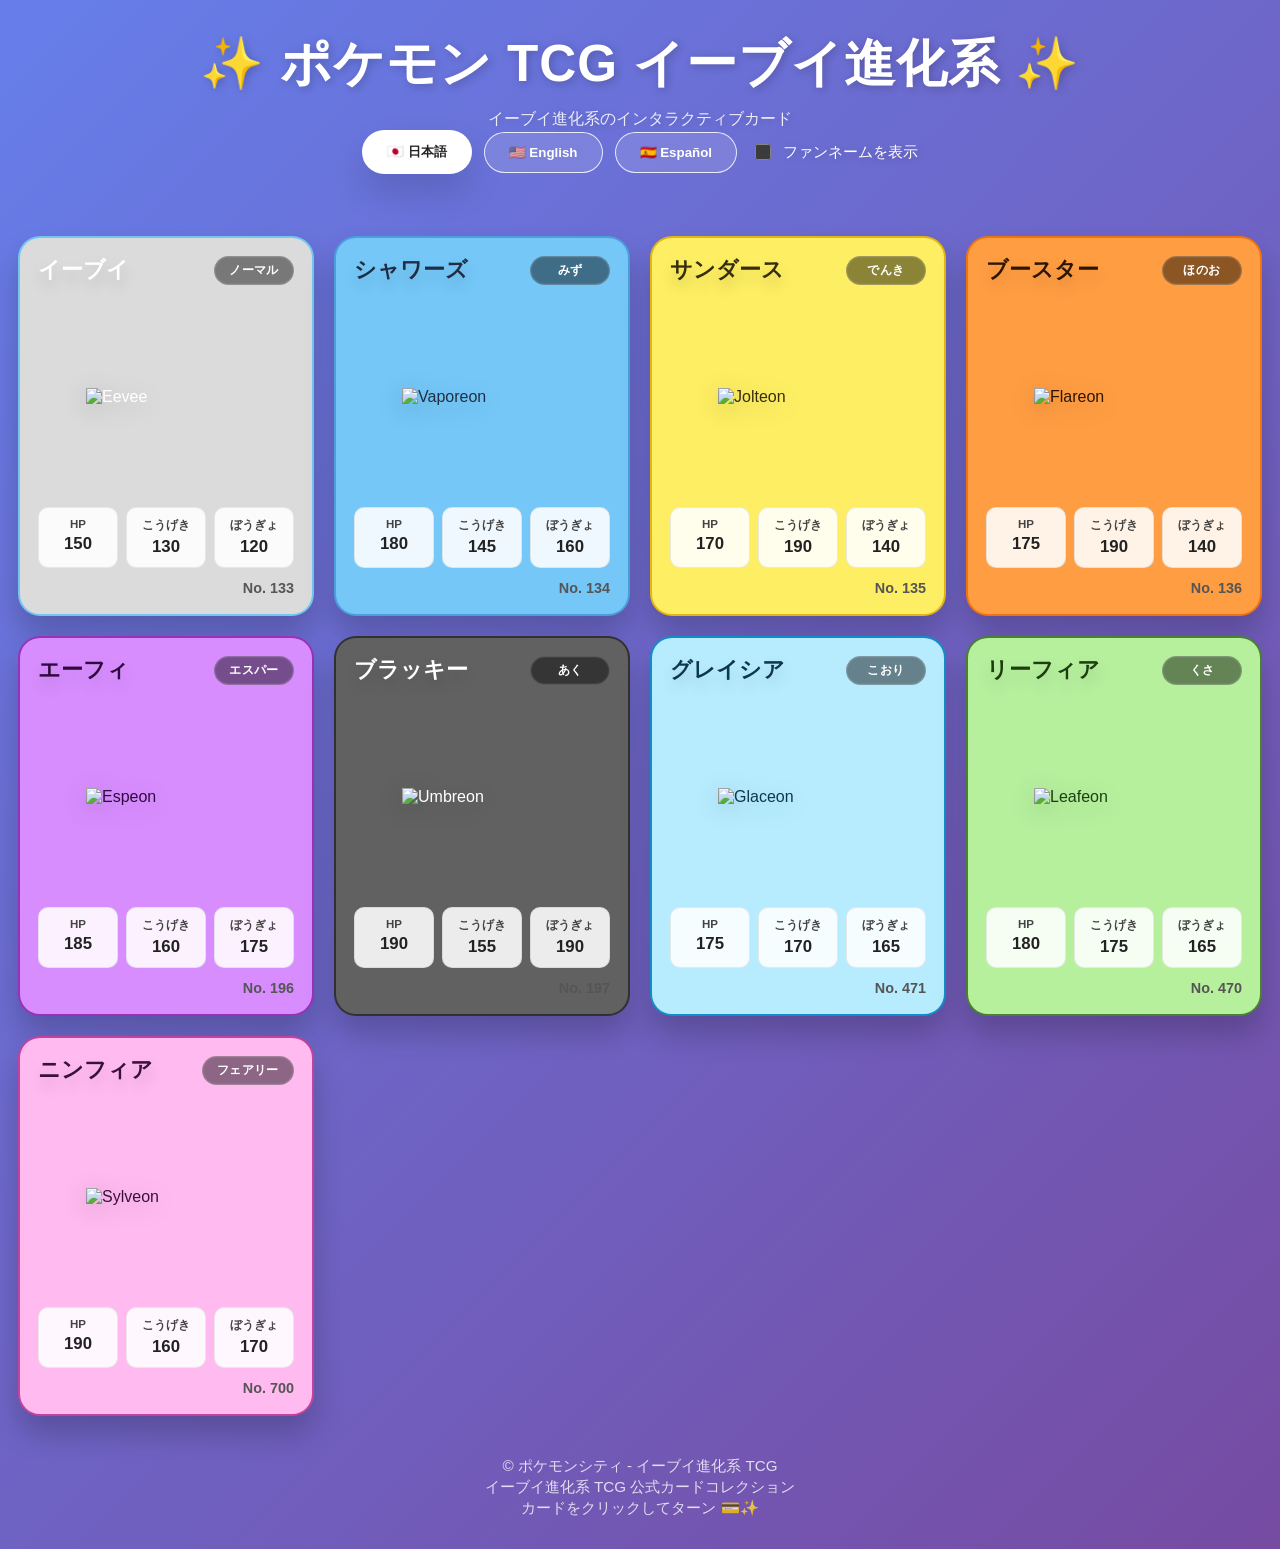
==== commit 09d58fe4: "Install and Configure Vercel Web Analytics ## Vercel Web Analytics Installation  Successfully instal" ====
--- a/cards/index.html
+++ b/cards/index.html
@@ -5,6 +5,10 @@
     <meta name="viewport" content="width=device-width, initial-scale=1.0">
     <title data-i18n="pageTitle">イーブイ進化系 - TCGカード | ポケモン シティ</title>
     <link rel="stylesheet" href="styles.css">
+    <script>
+      window.va = window.va || function () { (window.vaq = window.vaq || []).push(arguments); };
+    </script>
+    <script defer src="/_vercel/insights/script.js"></script>
 </head>
 <body>
     <div class="header">
@@ -36,4 +40,4 @@
 
     <script src="script.js"></script>
 </body>
-</html>+</html>
--- a/cards/styles.css
+++ b/cards/styles.css
@@ -113,12 +113,12 @@
 .cards-container {
     width: min(1400px, 100%);
     display: grid;
-    grid-template-columns: repeat(auto-fit, minmax(260px, 1fr));
-    gap: 24px;
+    grid-template-columns: repeat(auto-fit, minmax(240px, 1fr));
+    gap: 20px;
 }
 
 .tcg-card {
-    min-height: 420px;
+    min-height: 380px;
     width: 100%;
     touch-action: manipulation;
 }
@@ -128,6 +128,9 @@
     width: 100%;
     height: 100%;
     transform-style: preserve-3d;
+    transition: transform 0.75s ease;
+    will-change: transform;
+    transform: rotateY(0deg);
 }
 
 .card-front,
@@ -137,9 +140,9 @@
     backface-visibility: hidden;
     display: flex;
     flex-direction: column;
-    border-radius: 28px;
-    box-shadow: 0 22px 40px rgba(0, 0, 0, 0.22);
-    padding: 24px;
+    border-radius: 22px;
+    box-shadow: 0 18px 30px rgba(0, 0, 0, 0.2);
+    padding: 18px;
     overflow: hidden;
 }
 
@@ -214,78 +217,77 @@
     display: flex;
     justify-content: space-between;
     align-items: center;
-    gap: 12px;
-    margin-bottom: 16px;
+    gap: 10px;
+    margin-bottom: 14px;
     z-index: 1;
 }
 
 .pokemon-name {
-    font-size: 1.6rem;
+    font-size: 1.4rem;
     font-weight: 800;
     line-height: 1.1;
-    text-shadow: 0 10px 20px rgba(0, 0, 0, 0.24);
+    text-shadow: 0 8px 16px rgba(0, 0, 0, 0.2);
 }
 
 .card-type {
-    background: rgba(255, 255, 255, 0.92);
-    color: #2d2d2d;
-    padding: 6px 14px;
+    display: inline-flex;
+    align-items: center;
+    justify-content: center;
+    padding: 5px 14px;
+    min-width: 80px;
     border-radius: 999px;
-    font-size: 0.85rem;
+    font-size: 0.78rem;
     font-weight: 700;
-    border: 1px solid rgba(0, 0, 0, 0.06);
-}
-
-.card-type.water,
-.card-type.ice,
-.card-type.electric,
-.card-type.dark,
-.card-type.psychic,
-.card-type.fairy,
-.card-type.teracristal {
-    background: rgba(255, 255, 255, 0.92);
-    color: #2d2d2d;
-}
+    text-transform: uppercase;
+    letter-spacing: 0.03em;
+    border: 1px solid rgba(255, 255, 255, 0.18);
+    background: rgba(0, 0, 0, 0.45);
+    color: #fff;
+    backdrop-filter: blur(6px);
+    -webkit-backdrop-filter: blur(6px);
+    box-shadow: inset 0 0 0 1px rgba(255, 255, 255, 0.05);
+}
+
 .card-image {
     flex: 1;
     display: flex;
     align-items: center;
     justify-content: center;
-    margin: 16px 0;
+    margin: 12px 0;
 }
 
 .pokemon-img {
-    width: clamp(120px, 25vw, 180px);
-    max-height: 200px;
+    width: clamp(100px, 20vw, 160px);
+    max-height: 170px;
     height: auto;
     object-fit: contain;
-    filter: drop-shadow(0 6px 14px rgba(0, 0, 0, 0.14));
+    filter: drop-shadow(0 5px 12px rgba(0, 0, 0, 0.16));
 }
 
 .card-stats {
     display: grid;
     grid-template-columns: repeat(3, minmax(0, 1fr));
-    gap: 10px;
-    margin: 15px 0;
+    gap: 8px;
+    margin: 12px 0;
 }
 
 .stat {
-    background: rgba(255, 255, 255, 0.8);
-    padding: 12px;
-    border-radius: 12px;
+    background: rgba(255, 255, 255, 0.88);
+    padding: 10px;
+    border-radius: 10px;
     text-align: center;
     border: 1px solid rgba(0, 0, 0, 0.08);
 }
 
 .stat-label {
-    font-size: 0.75rem;
+    font-size: 0.72rem;
     color: #444;
     font-weight: 800;
     text-transform: uppercase;
 }
 
 .stat-value {
-    font-size: 1.2rem;
+    font-size: 1.05rem;
     font-weight: 800;
     color: #222;
     margin-top: 4px;
@@ -309,12 +311,44 @@
     justify-content: space-between;
     align-items: center;
     gap: 10px;
-    margin-bottom: 12px;
-    padding: 10px 14px;
-    border-radius: 14px;
-    background: rgba(255, 255, 255, 0.9);
-    color: #222;
-    font-size: 0.95rem;
+    width: min(100%, 100%);
+    margin: 0 auto 16px;
+    padding: 12px 18px;
+    border-radius: 24px;
+    background: rgba(255, 255, 255, 0.96);
+    color: #1f1f1f;
+    font-size: 0.9rem;
+    box-shadow: 0 10px 24px rgba(0, 0, 0, 0.08);
+    overflow: hidden;
+    max-height: 78px;
+    opacity: 1;
+    transform: translateY(0);
+    transition: max-height 0.45s ease, opacity 0.45s ease, transform 0.45s ease, margin 0.45s ease, padding 0.45s ease;
+}
+
+.fan-name-section.hidden {
+    max-height: 0;
+    opacity: 0;
+    transform: translateY(-12px);
+    margin-bottom: 0;
+    padding-top: 0;
+    padding-bottom: 0;
+    gap: 0;
+    pointer-events: none;
+}
+
+.fan-name-label {
+    font-weight: 700;
+    text-transform: uppercase;
+    letter-spacing: 0.02em;
+    font-size: 0.78rem;
+}
+
+.fan-name-value {
+    justify-self: end;
+    font-weight: 700;
+    color: #1f1f1f;
+    font-size: 0.9rem;
 }
 
 .fan-name-section.hidden {
